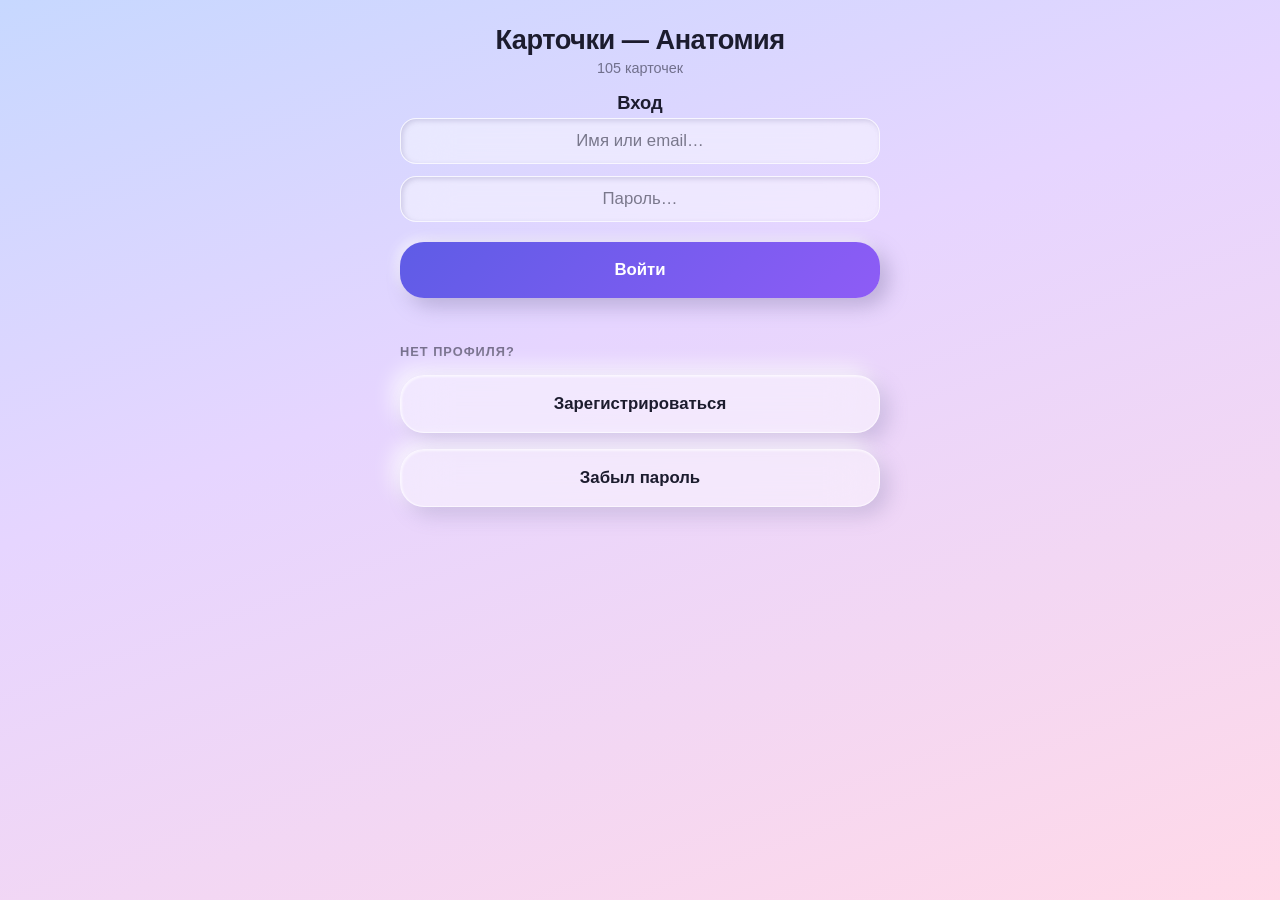
==== index.html @ d1828eec "Show latest knowledge ratings and cards in progress by topic" ====
<!DOCTYPE html>
<html lang="ru">
<head>
<meta charset="UTF-8">
<meta name="viewport" content="width=device-width, initial-scale=1.0, maximum-scale=1.0, user-scalable=no">
<title>Карточки — Анатомия</title>
<style>
  :root {
    --text: #1c1c2e;
    --muted: rgba(28,28,46,.55);
    --accent: #5e5ce6;
    --accent2: #8e5cf6;
    --right: #34c759;
    --wrong: #ff3b30;
    --maybe: #ff9f0a;
    --glass: rgba(255,255,255,.45);
    --glass-border: rgba(255,255,255,.6);
    --shadow-outer: 8px 8px 20px rgba(120,110,160,.28), -8px -8px 20px rgba(255,255,255,.75);
    --shadow-inner: inset 2px 2px 5px rgba(120,110,160,.25);
  }
  * { box-sizing: border-box; margin: 0; padding: 0; -webkit-tap-highlight-color: transparent; }
  body {
    font-family: -apple-system, BlinkMacSystemFont, "SF Pro Display", "Segoe UI", Roboto, sans-serif;
    background: linear-gradient(160deg,#c7d8ff 0%,#e6d5ff 40%,#ffd9e8 100%);
    background-attachment: fixed;
    color: var(--text);
    min-height: 100vh;
    display: flex;
    flex-direction: column;
    align-items: center;
    padding: 16px;
  }
  h1 { font-size: 1.7rem; font-weight: 800; letter-spacing: -.5px; margin: 8px 0 4px; }
  .sub { color: var(--muted); font-size: 0.9rem; margin-bottom: 16px; }

  .screen { width: 100%; max-width: 480px; display: none; flex-direction: column; align-items: center; }
  .screen.active { display: flex; }

  .glass {
    background: var(--glass);
    backdrop-filter: blur(24px); -webkit-backdrop-filter: blur(24px);
    border: 1px solid var(--glass-border);
    box-shadow: var(--shadow-outer), inset 1px 1px 2px rgba(255,255,255,.6);
  }

  .menu-btn {
    width: 100%; padding: 18px; margin: 8px 0; border: none; border-radius: 24px;
    font-size: 1.05rem; font-weight: 700; cursor: pointer;
    background: var(--glass);
    backdrop-filter: blur(24px); -webkit-backdrop-filter: blur(24px);
    border: 1px solid var(--glass-border);
    box-shadow: var(--shadow-outer), inset 1px 1px 2px rgba(255,255,255,.6);
    color: var(--text);
  }
  .menu-btn.primary {
    background: linear-gradient(135deg, var(--accent), var(--accent2));
    color: #fff; border: none;
    box-shadow: 8px 8px 20px rgba(120,110,160,.4), -4px -4px 12px rgba(255,255,255,.6);
  }

  .section-title { width: 100%; font-size: 0.8rem; color: var(--muted); text-transform: uppercase; letter-spacing: 1px; font-weight: 700; margin: 18px 0 8px; }

  .round-title { font-size: 1.15rem; font-weight: 800; margin-bottom: 4px; }
  .round-btn {
    width: 100%; padding: 14px 16px; margin: 5px 0; border: none; border-radius: 18px;
    font-size: 0.95rem; font-weight: 600; cursor: pointer;
    background: var(--glass);
    backdrop-filter: blur(24px); -webkit-backdrop-filter: blur(24px);
    border: 1px solid var(--glass-border);
    box-shadow: var(--shadow-outer), inset 1px 1px 2px rgba(255,255,255,.6);
    color: var(--text); display: flex; justify-content: space-between; align-items: center;
  }
  .round-btn .cnt { font-size: 0.8rem; color: var(--muted); }
  .round-btn.all {
    background: linear-gradient(135deg, var(--accent), var(--accent2));
    color: #fff; border: none;
    box-shadow: 8px 8px 20px rgba(120,110,160,.4), -4px -4px 12px rgba(255,255,255,.6);
  }
  .round-btn.all .cnt { color: rgba(255,255,255,.85); }

  /* Topic cards with progress bar */
  .topic-card {
    width: 100%; border-radius: 20px; padding: 14px 16px; margin: 6px 0; cursor: pointer;
    background: var(--glass);
    backdrop-filter: blur(24px); -webkit-backdrop-filter: blur(24px);
    border: 1px solid var(--glass-border);
    box-shadow: var(--shadow-outer), inset 1px 1px 2px rgba(255,255,255,.6);
  }
  .topic-top { gap: 12px; display: flex; justify-content: space-between; align-items: center; font-weight: 700; font-size: 0.95rem; }
  .topic-top .cnt { flex-shrink: 0; font-size: 0.8rem; color: var(--muted); font-weight: 500; }
  .topic-bar { width: 100%; height: 10px; border-radius: 5px; overflow: hidden; display: flex; background: rgba(255,255,255,.5); margin: 8px 0 6px; box-shadow: var(--shadow-inner); }
  .topic-bar .seg { height: 100%; }
  .topic-bar .seg.know { background: var(--right); }
  .topic-bar .seg.unsure { background: var(--maybe); }
  .topic-bar .seg.dontknow { background: var(--wrong); }
  .topic-stats { display: flex; flex-wrap: wrap; gap: 6px 12px; font-size: 0.75rem; font-weight: 600; }
  .topic-stats .s-know { color: #1d8a3a; }
  .topic-stats .s-unsure { color: #b26a00; }
  .topic-stats .s-dontknow { color: #c62828; }
  .topic-work { color: var(--muted); font-size: 0.8rem; margin-top: 8px; }
  .progress-note { color: var(--muted); font-size: 0.75rem; line-height: 1.5; margin-top: 10px; }
  #overall-card { cursor: default; }
  #topic-list { width: 100%; }

  /* Study */
  .progress { width: 100%; text-align: center; color: var(--muted); font-size: 0.9rem; margin-bottom: 12px; }
  .card-id-badge { position: absolute; top: 14px; right: 14px; font-size: 0.7rem; color: var(--muted); background: rgba(255,255,255,.6); padding: 2px 8px; border-radius: 10px; }
  .card-wrap { width: 100%; perspective: 1200px; margin-bottom: 20px; }
  .card {
    position: relative; width: 100%; min-height: 280px; cursor: pointer;
    transform-style: preserve-3d; transition: transform 0.5s;
  }
  .card.flipped { transform: rotateY(180deg); }
  .card.fly {
    transition: transform 0.45s cubic-bezier(.55,0,.7,.3), opacity 0.45s ease-in;
    opacity: 0;
  }
  .face {
    position: absolute; inset: 0; backface-visibility: hidden; -webkit-backface-visibility: hidden;
    border-radius: 24px;
    background: var(--glass);
    backdrop-filter: blur(24px); -webkit-backdrop-filter: blur(24px);
    border: 1px solid var(--glass-border);
    box-shadow: var(--shadow-outer), inset 1px 1px 2px rgba(255,255,255,.6);
    display: flex; flex-direction: column; align-items: center; justify-content: center;
    padding: 24px; text-align: center;
  }
  .face.back { transform: rotateY(180deg); background: rgba(255,255,255,.55); }
  .face .label { position: absolute; top: 14px; left: 14px; font-size: 0.75rem; color: var(--muted); text-transform: uppercase; letter-spacing: 1px; font-weight: 700; }
  .face .text { font-size: 1.15rem; line-height: 1.5; word-break: break-word; font-weight: 500; }
  .hint { color: var(--muted); font-size: 0.8rem; margin-top: 8px; }
  .source { position: absolute; bottom: 14px; left: 14px; right: 14px; font-size: 0.72rem; color: var(--muted); text-align: center; }

  .actions { width: 100%; display: flex; gap: 10px; }
  .actions button {
    flex: 1; padding: 14px 6px; border: none; border-radius: 16px; font-size: 0.9rem;
    font-weight: 700; color: #fff; cursor: pointer;
    box-shadow: 4px 4px 12px rgba(120,110,160,.3), -2px -2px 8px rgba(255,255,255,.5);
  }
  .btn-wrong { background: var(--wrong); }
  .btn-maybe { background: var(--maybe); }
  .btn-right { background: var(--right); }

  /* Live counters */
  .counters { width: 100%; display: flex; gap: 10px; margin-top: 14px; }
  .counter {
    flex: 1; border-radius: 16px; padding: 10px 6px; text-align: center;
    background: var(--glass);
    backdrop-filter: blur(24px); -webkit-backdrop-filter: blur(24px);
    border: 1px solid var(--glass-border);
    box-shadow: var(--shadow-outer), inset 1px 1px 2px rgba(255,255,255,.6);
  }
  .counter .c-label { font-size: 0.75rem; color: var(--muted); margin-bottom: 2px; }
  .counter .c-num { font-size: 1.3rem; font-weight: 800; }
  .counter .c-num.bump { animation: bump 0.4s ease; }
  @keyframes bump {
    0% { transform: scale(1); }
    40% { transform: scale(1.5); }
    100% { transform: scale(1); }
  }
  .counter.know .c-num { color: #1d8a3a; }
  .counter.dontknow .c-num { color: #c62828; }
  .counter.unsure .c-num { color: #b26a00; }

  /* Results */
  .result-stats {
    width: 100%; border-radius: 20px; padding: 20px; margin-bottom: 16px;
    background: var(--glass);
    backdrop-filter: blur(24px); -webkit-backdrop-filter: blur(24px);
    border: 1px solid var(--glass-border);
    box-shadow: var(--shadow-outer), inset 1px 1px 2px rgba(255,255,255,.6);
  }
  .result-stats .row { display: flex; justify-content: space-between; padding: 6px 0; font-size: 0.95rem; }
  .result-stats .row b { font-weight: 800; }

  /* Manage */
  .toolbar { width: 100%; display: flex; gap: 8px; margin-bottom: 12px; }
  .toolbar button {
    flex: 1; padding: 12px; border: none; border-radius: 16px;
    background: var(--glass);
    backdrop-filter: blur(24px); -webkit-backdrop-filter: blur(24px);
    border: 1px solid var(--glass-border);
    box-shadow: var(--shadow-outer), inset 1px 1px 2px rgba(255,255,255,.6);
    font-weight: 600; cursor: pointer; color: var(--text);
  }
  .search-box {
    width: 100%; padding: 12px 16px; border: 1px solid var(--glass-border); border-radius: 16px;
    font-size: 0.95rem; margin-bottom: 12px; color: var(--text);
    background: var(--glass);
    backdrop-filter: blur(24px); -webkit-backdrop-filter: blur(24px);
    box-shadow: var(--shadow-inner);
  }
  .search-box::placeholder { color: var(--muted); }
  .topic-group { width: 100%; margin-bottom: 16px; }
  .topic-header { display: flex; justify-content: space-between; align-items: center; padding: 10px 4px; font-weight: 800; font-size: 0.95rem; margin-bottom: 8px; }
  .topic-header .t-count { color: var(--muted); font-weight: 500; font-size: 0.8rem; }
  .topic-header .t-add {
    background: linear-gradient(135deg, var(--accent), var(--accent2)); color: #fff; border: none;
    border-radius: 12px; padding: 6px 14px; font-size: 0.8rem; font-weight: 700; cursor: pointer;
    box-shadow: 4px 4px 12px rgba(120,110,160,.3);
  }
  .card-item {
    width: 100%; border-radius: 16px; padding: 12px 14px; margin-bottom: 8px;
    background: var(--glass);
    backdrop-filter: blur(24px); -webkit-backdrop-filter: blur(24px);
    border: 1px solid var(--glass-border);
    box-shadow: var(--shadow-outer), inset 1px 1px 2px rgba(255,255,255,.6);
  }
  .card-item .q { font-weight: 700; margin-bottom: 6px; }
  .card-item .q .cid { color: var(--muted); font-weight: 500; font-size: 0.8rem; margin-right: 6px; }
  .card-item .a { color: var(--muted); font-size: 0.9rem; margin-bottom: 10px; }
  .card-item .ops { display: flex; gap: 8px; }
  .card-item .ops button { flex: 1; padding: 8px; border: none; border-radius: 10px; font-size: 0.85rem; font-weight: 600; cursor: pointer; }
  .btn-edit { background: rgba(94,92,230,.15); color: #3730a3; }
  .btn-del { background: rgba(255,59,48,.15); color: #b91c1c; }

  /* Modal */
  .modal { position: fixed; inset: 0; background: rgba(0,0,0,0.4); backdrop-filter: blur(4px); display: none; align-items: center; justify-content: center; padding: 20px; z-index: 100; }
  .modal.open { display: flex; }
  .modal-box {
    background: rgba(255,255,255,.85);
    backdrop-filter: blur(30px); -webkit-backdrop-filter: blur(30px);
    border: 1px solid var(--glass-border);
    border-radius: 24px; padding: 20px; width: 100%; max-width: 440px;
    box-shadow: var(--shadow-outer);
  }
  .modal-box h3 { margin-bottom: 14px; font-weight: 800; }
  .modal-box label { display: block; font-size: 0.85rem; color: var(--muted); margin: 10px 0 4px; font-weight: 600; }
  .modal-box textarea, .modal-box input, .modal-box select {
    width: 100%; padding: 10px; border: 1px solid var(--glass-border); border-radius: 12px;
    font-size: 0.95rem; font-family: inherit; resize: vertical; color: var(--text);
    background: rgba(255,255,255,.6); box-shadow: var(--shadow-inner);
  }
  .modal-box .m-ops { display: flex; gap: 8px; margin-top: 16px; }
  .modal-box .m-ops button { flex: 1; padding: 12px; border: none; border-radius: 14px; font-weight: 700; cursor: pointer; }
  .btn-save { background: linear-gradient(135deg, var(--accent), var(--accent2)); color: #fff; }
  .btn-cancel { background: rgba(28,28,46,.08); color: #374151; }

  .back-link { margin-top: 16px; color: var(--accent); text-decoration: none; font-size: 0.9rem; font-weight: 600; }

  /* Spinner */
  .spinner {
    display: inline-block; width: 18px; height: 18px; border: 3px solid rgba(255,255,255,.4);
    border-top-color: #fff; border-radius: 50%; animation: spin 0.7s linear infinite;
    vertical-align: middle; margin-right: 8px;
  }
  @keyframes spin { to { transform: rotate(360deg); } }
  .menu-btn.loading { opacity: 0.7; pointer-events: none; }
</style>
</head>
<body>

<h1>Карточки — Анатомия</h1>
<div class="sub" id="subtitle">105 карточек</div>

<!-- LOGIN -->
<div class="screen active" id="screen-login">
  <div class="round-title">Вход</div>
  <input class="search-box" id="login-name" aria-label="Имя или email" autocomplete="username" placeholder="Имя или email…" style="text-align:center;font-size:1.05rem">
  <input class="search-box" id="login-pass" aria-label="Пароль" autocomplete="current-password" type="password" placeholder="Пароль…" style="text-align:center;font-size:1.05rem">
  <button class="menu-btn primary" onclick="login()">Войти</button>
  <div class="sub" style="text-align:center;margin-top:4px" id="login-hint"></div>
  <div class="section-title">Нет профиля?</div>
  <button class="menu-btn" onclick="showRegister()">Зарегистрироваться</button>
  <button class="menu-btn" onclick="showForgot()">Забыл пароль</button>
</div>

<!-- REGISTER -->
<div class="screen" id="screen-register">
  <div class="round-title">Регистрация</div>
  <input class="search-box" id="reg-name" placeholder="Имя…" style="text-align:center">
  <input class="search-box" id="reg-email" type="email" placeholder="Email…" style="text-align:center">
  <input class="search-box" id="reg-pass" type="password" placeholder="Пароль…" style="text-align:center">
  <button class="menu-btn primary" onclick="register()">Создать профиль</button>
  <div class="sub" style="text-align:center;margin-top:4px" id="reg-hint"></div>
  <button class="menu-btn" onclick="showLogin()">← Назад ко входу</button>
</div>

<!-- FORGOT -->
<div class="screen" id="screen-forgot">
  <div class="round-title">Восстановление пароля</div>
  <div class="sub" style="text-align:center">Введи email, на который зарегистрирован профиль. Мы пришлём код.</div>
  <input class="search-box" id="forgot-email" type="email" placeholder="Email…" style="text-align:center">
  <input class="search-box" id="forgot-name" placeholder="Имя профиля (если на email несколько профилей)" style="text-align:center">
  <button class="menu-btn primary" onclick="forgot()">Отправить код</button>
  <div class="sub" style="text-align:center;margin-top:4px" id="forgot-hint"></div>
  <div class="section-title">Ввести код</div>
  <input class="search-box" id="reset-code" inputmode="numeric" autocomplete="one-time-code" maxlength="6" placeholder="Код из письма…" style="text-align:center">
  <input class="search-box" id="reset-pass" autocomplete="new-password" type="password" placeholder="Новый пароль…" style="text-align:center">
  <button class="menu-btn" onclick="resetPassword()">Сменить пароль</button>
  <div class="sub" style="text-align:center;margin-top:4px" id="reset-hint"></div>
  <button class="menu-btn" onclick="showLogin()">← Назад ко входу</button>
</div>

<!-- HOME -->
<div class="screen" id="screen-home">
  <div class="sub" id="user-badge" style="text-align:center;font-weight:700"></div>
  <button class="menu-btn primary" onclick="showRoundSelect()">Начать изучение</button>
  <button class="menu-btn" onclick="showManage()">Управление карточками</button>
  <button class="menu-btn" onclick="logout()">Сменить профиль</button>
</div>

<!-- ROUND SELECT -->
<div class="screen" id="screen-round">
  <div class="round-title">Что изучаем?</div>
  <div class="section-title">Мой прогресс</div>
  <div class="topic-card" id="overall-card">
    <div class="topic-top"><span>Все карточки</span><span class="cnt" id="overall-total"></span></div>
    <div class="topic-work" id="overall-work"></div>
    <div class="topic-bar" id="overall-bar" aria-hidden="true"></div>
    <div class="topic-stats" id="overall-stats"></div>
    <div class="progress-note" id="overall-note"></div>
  </div>
  <button class="round-btn all" onclick="startStudy('due')">
    <span>Повторить созревшие</span><span class="cnt" id="cnt-due"></span>
  </button>
  <div class="section-title">Изучить тему</div>
  <div id="topic-list"></div>
  <a class="back-link" href="#" onclick="goHome(); return false;">← На главную</a>
</div>

<!-- STUDY -->
<div class="screen" id="screen-study">
  <div class="progress" id="progress"></div>
  <div class="card-wrap">
    <div class="card" id="card" onclick="flip()">
      <div class="face front">
        <span class="label">Вопрос</span>
        <span class="card-id-badge" id="id-badge-front"></span>
        <div class="text" id="q-text"></div>
        <div class="hint">Нажми, чтобы увидеть ответ</div>
      </div>
      <div class="face back">
        <span class="label">Ответ</span>
        <span class="card-id-badge" id="id-badge-back"></span>
        <div class="text" id="a-text"></div>
        <div class="source" id="source-text"></div>
      </div>
    </div>
  </div>
  <div class="actions">
    <button class="btn-wrong" onclick="answer('dontknow')">Не знаю</button>
    <button class="btn-maybe" onclick="answer('unsure')">Не уверена</button>
    <button class="btn-right" onclick="answer('know')">Знаю</button>
  </div>
  <div class="counters">
    <div class="counter dontknow"><div class="c-label">Не знаю</div><div class="c-num" id="n-dontknow">0</div></div>
    <div class="counter unsure"><div class="c-label">Не уверена</div><div class="c-num" id="n-unsure">0</div></div>
    <div class="counter know"><div class="c-label">Знаю</div><div class="c-num" id="n-know">0</div></div>
  </div>
  <a class="back-link" href="#" onclick="goHome(); return false;">← На главную</a>
</div>

<!-- RESULTS -->
<div class="screen" id="screen-results">
  <div class="result-stats" id="result-stats"></div>
  <button class="menu-btn primary" onclick="showRoundSelect()">Новый раунд</button>
  <button class="menu-btn" onclick="goHome()">На главную</button>
</div>

<!-- MANAGE -->
<div class="screen" id="screen-manage">
  <div class="toolbar">
    <button onclick="goHome()">← Назад</button>
  </div>
  <input class="search-box" id="search" placeholder="Поиск по номеру или тексту…" oninput="renderList()">
  <div id="card-list" style="width:100%"></div>
</div>

<!-- MODAL -->
<div class="modal" id="modal">
  <div class="modal-box">
    <h3 id="modal-title">Карточка</h3>
    <label>Тема</label>
    <select id="m-topic"></select>
    <label>Источник (лекция/презентация)</label>
    <input id="m-source" placeholder="Например: Анатомия. Занятие 3.pptx">
    <label>Вопрос</label>
    <textarea id="m-q" rows="3"></textarea>
    <label>Ответ</label>
    <textarea id="m-a" rows="3"></textarea>
    <div class="m-ops">
      <button class="btn-cancel" onclick="closeModal()">Отмена</button>
      <button class="btn-save" onclick="saveModal()">Сохранить</button>
    </div>
  </div>
</div>

<script>
let cards = [];
let topics = [];
let deck = [];
let pos = 0;
let srs = { new: [], due: [], stats: {know:0, dontknow:0, unsure:0} };
let roundCounts = { know: 0, dontknow: 0, unsure: 0 };
let pendingSrsSaves = [];
let editId = null;
let username = localStorage.getItem('fc_user') || '';

function qs() { return '?user=' + encodeURIComponent(username); }

async function api(path, opts) {
  const r = await fetch('/api/cards' + path + qs(), opts);
  return r.json();
}

async function apiSrs(path, opts) {
  const r = await fetch('/api/srs' + path + qs(), opts);
  const data = await r.json();
  if (!r.ok) throw new Error(data.error || 'Не удалось загрузить прогресс');
  return data;
}

async function loadCards() {
  cards = await api('');
  document.getElementById('subtitle').textContent = cards.length + ' карточек';
}

async function loadTopics() {
  topics = await fetch('/api/topics' + qs()).then(r => r.json());
}

async function loadSrs() {
  srs = await apiSrs('');
}

function login() {
  const name = document.getElementById('login-name').value.trim();
  const pass = document.getElementById('login-pass').value;
  if (!name || !pass) { document.getElementById('login-hint').textContent = 'Введи имя или email и пароль'; return; }
  const btn = document.querySelector('#screen-login .menu-btn.primary');
  btn.classList.add('loading');
  btn.innerHTML = '<span class="spinner"></span>Входим…';
  document.getElementById('login-hint').textContent = '';
  fetch('/api/login', {
    method: 'POST',
    headers: {'Content-Type': 'application/json'},
    body: JSON.stringify({name, password: pass}),
  }).then(r => r.json()).then(d => {
    if (d.ok) {
      username = d.name;
      localStorage.setItem('fc_user', username);
      return enterApp();
    } else {
      btn.classList.remove('loading');
      btn.innerHTML = 'Войти';
      document.getElementById('login-hint').textContent = d.error || 'Ошибка входа';
    }
  }).catch(() => {
    showLogin();
    document.getElementById('login-hint').textContent = 'Не удалось войти. Проверь подключение и попробуй ещё раз.';
  }).finally(() => {
    btn.classList.remove('loading');
    btn.innerHTML = 'Войти';
  });
}

function showLogin() {
  document.querySelectorAll('.screen').forEach(s => s.classList.remove('active'));
  document.getElementById('screen-login').classList.add('active');
}

function showRegister() {
  document.querySelectorAll('.screen').forEach(s => s.classList.remove('active'));
  document.getElementById('screen-register').classList.add('active');
}

function showForgot() {
  const entered = document.getElementById('login-name').value.trim();
  if (entered.includes('@')) document.getElementById('forgot-email').value = entered;
  document.querySelectorAll('.screen').forEach(s => s.classList.remove('active'));
  document.getElementById('screen-forgot').classList.add('active');
}

function register() {
  const name = document.getElementById('reg-name').value.trim();
  const email = document.getElementById('reg-email').value.trim();
  const pass = document.getElementById('reg-pass').value;
  if (!name || !email || !pass) { document.getElementById('reg-hint').textContent = 'Заполни все поля'; return; }
  fetch('/api/register', {
    method: 'POST',
    headers: {'Content-Type': 'application/json'},
    body: JSON.stringify({name, email, password: pass}),
  }).then(r => r.json()).then(d => {
    if (d.ok) {
      document.getElementById('reg-hint').textContent = 'Профиль создан! Теперь войди.';
      setTimeout(showLogin, 1200);
    } else {
      document.getElementById('reg-hint').textContent = d.error || 'Ошибка регистрации';
    }
  });
}

function forgot() {
  const email = document.getElementById('forgot-email').value.trim();
  const name = document.getElementById('forgot-name').value.trim();
  if (!email) { document.getElementById('forgot-hint').textContent = 'Введи email'; return; }
  const btn = document.querySelector('#screen-forgot .menu-btn.primary');
  btn.disabled = true;
  document.getElementById('forgot-hint').textContent = 'Отправляю код…';
  fetch('/api/forgot', {
    method: 'POST',
    headers: {'Content-Type': 'application/json'},
    body: JSON.stringify({email, name}),
  }).then(r => r.json()).then(d => {
    document.getElementById('forgot-hint').textContent = d.error || 'Если профиль найден — код отправлен. Проверь почту и папку Спам. Код действует 15 минут.';
  }).catch(() => {
    document.getElementById('forgot-hint').textContent = 'Не удалось связаться с сервером. Попробуй ещё раз.';
  }).finally(() => { btn.disabled = false; });
}

function resetPassword() {
  const email = document.getElementById('forgot-email').value.trim();
  const code = document.getElementById('reset-code').value.trim();
  const pass = document.getElementById('reset-pass').value;
  if (!email || !code || !pass) { document.getElementById('reset-hint').textContent = 'Заполни все поля'; return; }
  fetch('/api/reset', {
    method: 'POST',
    headers: {'Content-Type': 'application/json'},
    body: JSON.stringify({email, code, password: pass}),
  }).then(r => r.json()).then(d => {
    if (d.ok) {
      document.getElementById('reset-hint').textContent = 'Пароль изменён! Теперь войди.';
      setTimeout(showLogin, 1200);
    } else {
      document.getElementById('reset-hint').textContent = d.error || 'Ошибка';
    }
  }).catch(() => {
    document.getElementById('reset-hint').textContent = 'Не удалось связаться с сервером. Попробуй ещё раз.';
  });
}

async function logout() {
  await fetch('/api/logout', {method: 'POST'});
  username = '';
  localStorage.removeItem('fc_user');
  document.querySelectorAll('.screen').forEach(s => s.classList.remove('active'));
  document.getElementById('screen-login').classList.add('active');
}

async function enterApp() {
  document.getElementById('user-badge').textContent = 'Профиль: ' + username;
  await Promise.all([loadCards(), loadTopics(), loadSrs()]);
  goHome();
}

function goHome() {
  document.querySelectorAll('.screen').forEach(s => s.classList.remove('active'));
  document.getElementById('screen-home').classList.add('active');
}

function studiedCount(stats) {
  return stats.know + stats.dontknow + stats.unsure;
}

function progressStats(stats) {
  return '<span class="s-know">Знаю: ' + stats.know + '</span>' +
    '<span class="s-dontknow">Не знаю: ' + stats.dontknow + '</span>' +
    '<span class="s-unsure">Не уверена: ' + stats.unsure + '</span>';
}

function progressBar(stats, total) {
  if (!total) return '';
  return ['know', 'dontknow', 'unsure'].map(kind =>
    '<div class="seg ' + kind + '" style="width:' + (stats[kind] / total * 100) + '%"></div>'
  ).join('');
}

async function showRoundSelect() {
  try {
    await Promise.all(pendingSrsSaves);
    pendingSrsSaves = [];
    await loadSrs();
  } catch (error) {
    alert(error.message || 'Не удалось загрузить прогресс. Попробуй ещё раз.');
    return;
  }
  document.querySelectorAll('.screen').forEach(s => s.classList.remove('active'));
  document.getElementById('screen-round').classList.add('active');
  document.getElementById('cnt-due').textContent = srs.due.length;
  const total = cards.length;
  const studied = studiedCount(srs.stats);
  document.getElementById('overall-total').textContent = total + ' карт.';
  document.getElementById('overall-work').textContent = 'Карточек в работе: ' + studied + ' из ' + total;
  document.getElementById('overall-stats').innerHTML = progressStats(srs.stats);
  document.getElementById('overall-bar').innerHTML = progressBar(srs.stats, total);
  document.getElementById('overall-note').textContent =
    'Ещё не начато: ' + (total - studied) + '. Оценки — по последнему ответу на каждую карточку.';
  const el = document.getElementById('topic-list');
  el.innerHTML = '';
  topics.forEach(t => {
    const stats = srs.topics[t.name] || {know: 0, dontknow: 0, unsure: 0};
    const div = document.createElement('div');
    div.className = 'topic-card';
    div.onclick = () => startStudy('topic:' + t.name);
    div.innerHTML =
      '<div class="topic-top"><span>' + esc(t.name) + '</span><span class="cnt">' + t.count + ' карт.</span></div>' +
      '<div class="topic-work">В работе: ' + studiedCount(stats) + ' из ' + t.count + '</div>' +
      '<div class="topic-bar" aria-hidden="true">' + progressBar(stats, t.count) + '</div>' +
      '<div class="topic-stats">' + progressStats(stats) + '</div>';
    el.appendChild(div);
  });
}

function startStudy(source) {
  if (source === 'due') {
    deck = cards.filter(c => srs.due.includes(c.id));
  } else if (source.startsWith('topic:')) {
    const topic = source.slice(6);
    deck = cards.filter(c => c.topic === topic);
  } else {
    deck = [...cards];
  }
  if (deck.length === 0) {
    alert('Здесь нет карточек.');
    return;
  }
  deck.sort(() => Math.random() - 0.5);
  pos = 0;
  roundCounts = { know: 0, dontknow: 0, unsure: 0 };
  updateCounters();
  document.querySelectorAll('.screen').forEach(s => s.classList.remove('active'));
  document.getElementById('screen-study').classList.add('active');
  showCard();
}

function showCard() {
  if (pos >= deck.length) {
    showResults();
    return;
  }
  const c = deck[pos];
  document.getElementById('q-text').textContent = c.q;
  document.getElementById('a-text').textContent = c.a;
  const idTxt = '#' + c.id;
  document.getElementById('id-badge-front').textContent = idTxt;
  document.getElementById('id-badge-back').textContent = idTxt;
  document.getElementById('source-text').textContent = c.source ? 'Источник: ' + c.source : '';
  document.getElementById('progress').textContent = (pos + 1) + ' / ' + deck.length;
  document.getElementById('card').classList.remove('flipped');
}

function flip() {
  document.getElementById('card').classList.toggle('flipped');
}

function answer(kind) {
  const c = deck[pos];
  roundCounts[kind]++;
  const card = document.getElementById('card');
  const target = document.getElementById('n-' + kind);
  const cr = card.getBoundingClientRect();
  const tr = target.getBoundingClientRect();
  const dx = (tr.left + tr.width / 2) - (cr.left + cr.width / 2);
  const dy = (tr.top + tr.height / 2) - (cr.top + cr.height / 2);
  const isFlipped = card.classList.contains('flipped');
  const flipPart = isFlipped ? ' rotateY(180deg)' : '';
  card.style.transform = 'translate(' + dx + 'px,' + dy + 'px) scale(0.15) rotate(12deg)' + flipPart;
  card.classList.add('fly');
  const numEl = target;
  numEl.classList.remove('bump');
  void numEl.offsetWidth;
  numEl.classList.add('bump');
  updateCounters();
  // Wait for saved answers before refreshing the progress overview.
  pendingSrsSaves.push(apiSrs('/answer', {
    method: 'POST',
    headers: {'Content-Type': 'application/json'},
    body: JSON.stringify({id: c.id, rating: kind}),
  }).catch(error => alert('Ответ не сохранился: ' + error.message)));
  pos++;
  setTimeout(() => {
    card.classList.remove('fly');
    card.style.transform = '';
    showCard();
  }, 450);
}

function updateCounters() {
  document.getElementById('n-dontknow').textContent = roundCounts.dontknow;
  document.getElementById('n-unsure').textContent = roundCounts.unsure;
  document.getElementById('n-know').textContent = roundCounts.know;
}

function showResults() {
  document.querySelectorAll('.screen').forEach(s => s.classList.remove('active'));
  document.getElementById('screen-results').classList.add('active');
  const total = deck.length;
  document.getElementById('result-stats').innerHTML =
    '<div class="row"><span>Всего карточек</span><b>' + total + '</b></div>' +
    '<div class="row"><span style="color:var(--right)">Знаю</span><b>' + roundCounts.know + '</b></div>' +
    '<div class="row"><span style="color:var(--maybe)">Не уверена</span><b>' + roundCounts.unsure + '</b></div>' +
    '<div class="row"><span style="color:var(--wrong)">Не знаю</span><b>' + roundCounts.dontknow + '</b></div>';
}

async function showManage() {
  document.querySelectorAll('.screen').forEach(s => s.classList.remove('active'));
  document.getElementById('screen-manage').classList.add('active');
  await loadCards();
  await loadTopics();
  renderList();
}

function renderList() {
  const el = document.getElementById('card-list');
  const q = (document.getElementById('search').value || '').trim().toLowerCase();
  el.innerHTML = '';
  const byTopic = {};
  cards.forEach(c => {
    const t = c.topic || 'Без темы';
    (byTopic[t] = byTopic[t] || []).push(c);
  });
  Object.keys(byTopic).forEach(t => {
    let list = byTopic[t];
    if (q) {
      list = list.filter(c =>
        String(c.id).includes(q) ||
        c.q.toLowerCase().includes(q) ||
        c.a.toLowerCase().includes(q)
      );
    }
    if (list.length === 0) return;
    const group = document.createElement('div');
    group.className = 'topic-group';
    const header = document.createElement('div');
    header.className = 'topic-header';
    header.innerHTML = '<span>' + esc(t) + ' <span class="t-count">(' + list.length + ')</span></span>' +
      '<button class="t-add" onclick="openAdd(\'' + esc(t).replace(/'/g, "\\'") + '\')">+ Добавить</button>';
    group.appendChild(header);
    list.forEach(c => {
      const div = document.createElement('div');
      div.className = 'card-item';
      div.innerHTML =
        '<div class="q"><span class="cid">#' + c.id + '</span>' + esc(c.q) + '</div>' +
        '<div class="a">' + esc(c.a) + '</div>' +
        '<div class="ops">' +
          '<button class="btn-edit" onclick="openEdit(' + c.id + ')">Изменить</button>' +
          '<button class="btn-del" onclick="delCard(' + c.id + ')">Удалить</button>' +
        '</div>';
      group.appendChild(div);
    });
    el.appendChild(group);
  });
}

function esc(s) {
  return String(s).replace(/&/g,'&amp;').replace(/</g,'&lt;').replace(/>/g,'&gt;');
}

function fillTopicSelect(selected) {
  const sel = document.getElementById('m-topic');
  sel.innerHTML = '';
  topics.forEach(t => {
    const o = document.createElement('option');
    o.value = t.name;
    o.textContent = t.name;
    if (t.name === selected) o.selected = true;
    sel.appendChild(o);
  });
}

function openAdd(topic) {
  editId = null;
  document.getElementById('modal-title').textContent = 'Новая карточка';
  document.getElementById('m-q').value = '';
  document.getElementById('m-a').value = '';
  document.getElementById('m-source').value = '';
  fillTopicSelect(topic || (topics[0] && topics[0].name) || 'Без темы');
  document.getElementById('modal').classList.add('open');
}

function openEdit(id) {
  editId = id;
  const c = cards.find(x => x.id === id);
  document.getElementById('modal-title').textContent = 'Изменить карточку #' + id;
  document.getElementById('m-q').value = c.q;
  document.getElementById('m-a').value = c.a;
  document.getElementById('m-source').value = c.source || '';
  fillTopicSelect(c.topic);
  document.getElementById('modal').classList.add('open');
}

function closeModal() {
  document.getElementById('modal').classList.remove('open');
}

async function saveModal() {
  const q = document.getElementById('m-q').value.trim();
  const a = document.getElementById('m-a').value.trim();
  const topic = document.getElementById('m-topic').value;
  const source = document.getElementById('m-source').value.trim();
  if (!q || !a) { alert('Заполните вопрос и ответ'); return; }
  if (editId === null) {
    await api('', {method: 'POST', headers: {'Content-Type': 'application/json'}, body: JSON.stringify({q, a, topic, source})});
  } else {
    await api('/' + editId, {method: 'PUT', headers: {'Content-Type': 'application/json'}, body: JSON.stringify({q, a, topic, source})});
  }
  closeModal();
  await loadCards();
  await loadTopics();
  renderList();
}

async function delCard(id) {
  if (!confirm('Удалить карточку #' + id + '?')) return;
  await api('/' + id, {method: 'DELETE'});
  await loadCards();
  await loadTopics();
  renderList();
}

(async function init() {
  try {
    const response = await fetch('/api/session');
    const current = await response.json();
    if (!response.ok) throw new Error(current.error);
    username = current.name;
    localStorage.setItem('fc_user', username);
    await enterApp();
  } catch (error) {
    username = '';
    localStorage.removeItem('fc_user');
    showLogin();
  }
})();
</script>
</body>
</html>
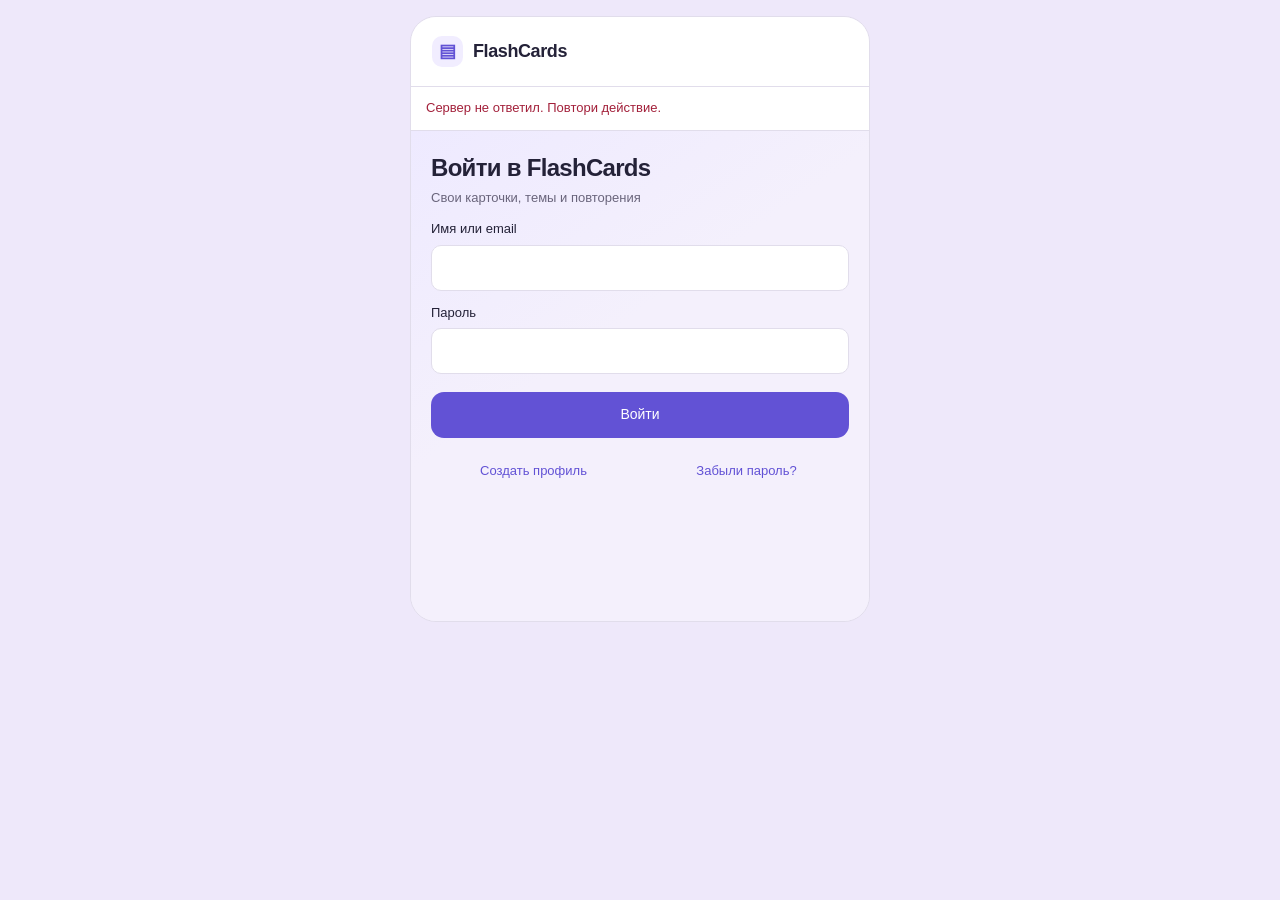
==== commit 0497d0e5: "Implement personal workspaces and staged Google Sheets integration" ====
--- a/index.html
+++ b/index.html
@@ -1,828 +1,21 @@
-<!DOCTYPE html>
+<!doctype html>
 <html lang="ru">
 <head>
-<meta charset="UTF-8">
-<meta name="viewport" content="width=device-width, initial-scale=1.0, maximum-scale=1.0, user-scalable=no">
-<title>Карточки — Анатомия</title>
-<style>
-  :root {
-    --text: #1c1c2e;
-    --muted: rgba(28,28,46,.55);
-    --accent: #5e5ce6;
-    --accent2: #8e5cf6;
-    --right: #34c759;
-    --wrong: #ff3b30;
-    --maybe: #ff9f0a;
-    --glass: rgba(255,255,255,.45);
-    --glass-border: rgba(255,255,255,.6);
-    --shadow-outer: 8px 8px 20px rgba(120,110,160,.28), -8px -8px 20px rgba(255,255,255,.75);
-    --shadow-inner: inset 2px 2px 5px rgba(120,110,160,.25);
-  }
-  * { box-sizing: border-box; margin: 0; padding: 0; -webkit-tap-highlight-color: transparent; }
-  body {
-    font-family: -apple-system, BlinkMacSystemFont, "SF Pro Display", "Segoe UI", Roboto, sans-serif;
-    background: linear-gradient(160deg,#c7d8ff 0%,#e6d5ff 40%,#ffd9e8 100%);
-    background-attachment: fixed;
-    color: var(--text);
-    min-height: 100vh;
-    display: flex;
-    flex-direction: column;
-    align-items: center;
-    padding: 16px;
-  }
-  h1 { font-size: 1.7rem; font-weight: 800; letter-spacing: -.5px; margin: 8px 0 4px; }
-  .sub { color: var(--muted); font-size: 0.9rem; margin-bottom: 16px; }
-
-  .screen { width: 100%; max-width: 480px; display: none; flex-direction: column; align-items: center; }
-  .screen.active { display: flex; }
-
-  .glass {
-    background: var(--glass);
-    backdrop-filter: blur(24px); -webkit-backdrop-filter: blur(24px);
-    border: 1px solid var(--glass-border);
-    box-shadow: var(--shadow-outer), inset 1px 1px 2px rgba(255,255,255,.6);
-  }
-
-  .menu-btn {
-    width: 100%; padding: 18px; margin: 8px 0; border: none; border-radius: 24px;
-    font-size: 1.05rem; font-weight: 700; cursor: pointer;
-    background: var(--glass);
-    backdrop-filter: blur(24px); -webkit-backdrop-filter: blur(24px);
-    border: 1px solid var(--glass-border);
-    box-shadow: var(--shadow-outer), inset 1px 1px 2px rgba(255,255,255,.6);
-    color: var(--text);
-  }
-  .menu-btn.primary {
-    background: linear-gradient(135deg, var(--accent), var(--accent2));
-    color: #fff; border: none;
-    box-shadow: 8px 8px 20px rgba(120,110,160,.4), -4px -4px 12px rgba(255,255,255,.6);
-  }
-
-  .section-title { width: 100%; font-size: 0.8rem; color: var(--muted); text-transform: uppercase; letter-spacing: 1px; font-weight: 700; margin: 18px 0 8px; }
-
-  .round-title { font-size: 1.15rem; font-weight: 800; margin-bottom: 4px; }
-  .round-btn {
-    width: 100%; padding: 14px 16px; margin: 5px 0; border: none; border-radius: 18px;
-    font-size: 0.95rem; font-weight: 600; cursor: pointer;
-    background: var(--glass);
-    backdrop-filter: blur(24px); -webkit-backdrop-filter: blur(24px);
-    border: 1px solid var(--glass-border);
-    box-shadow: var(--shadow-outer), inset 1px 1px 2px rgba(255,255,255,.6);
-    color: var(--text); display: flex; justify-content: space-between; align-items: center;
-  }
-  .round-btn .cnt { font-size: 0.8rem; color: var(--muted); }
-  .round-btn.all {
-    background: linear-gradient(135deg, var(--accent), var(--accent2));
-    color: #fff; border: none;
-    box-shadow: 8px 8px 20px rgba(120,110,160,.4), -4px -4px 12px rgba(255,255,255,.6);
-  }
-  .round-btn.all .cnt { color: rgba(255,255,255,.85); }
-
-  /* Topic cards with progress bar */
-  .topic-card {
-    width: 100%; border-radius: 20px; padding: 14px 16px; margin: 6px 0; cursor: pointer;
-    background: var(--glass);
-    backdrop-filter: blur(24px); -webkit-backdrop-filter: blur(24px);
-    border: 1px solid var(--glass-border);
-    box-shadow: var(--shadow-outer), inset 1px 1px 2px rgba(255,255,255,.6);
-  }
-  .topic-top { gap: 12px; display: flex; justify-content: space-between; align-items: center; font-weight: 700; font-size: 0.95rem; }
-  .topic-top .cnt { flex-shrink: 0; font-size: 0.8rem; color: var(--muted); font-weight: 500; }
-  .topic-bar { width: 100%; height: 10px; border-radius: 5px; overflow: hidden; display: flex; background: rgba(255,255,255,.5); margin: 8px 0 6px; box-shadow: var(--shadow-inner); }
-  .topic-bar .seg { height: 100%; }
-  .topic-bar .seg.know { background: var(--right); }
-  .topic-bar .seg.unsure { background: var(--maybe); }
-  .topic-bar .seg.dontknow { background: var(--wrong); }
-  .topic-stats { display: flex; flex-wrap: wrap; gap: 6px 12px; font-size: 0.75rem; font-weight: 600; }
-  .topic-stats .s-know { color: #1d8a3a; }
-  .topic-stats .s-unsure { color: #b26a00; }
-  .topic-stats .s-dontknow { color: #c62828; }
-  .topic-work { color: var(--muted); font-size: 0.8rem; margin-top: 8px; }
-  .progress-note { color: var(--muted); font-size: 0.75rem; line-height: 1.5; margin-top: 10px; }
-  #overall-card { cursor: default; }
-  #topic-list { width: 100%; }
-
-  /* Study */
-  .progress { width: 100%; text-align: center; color: var(--muted); font-size: 0.9rem; margin-bottom: 12px; }
-  .card-id-badge { position: absolute; top: 14px; right: 14px; font-size: 0.7rem; color: var(--muted); background: rgba(255,255,255,.6); padding: 2px 8px; border-radius: 10px; }
-  .card-wrap { width: 100%; perspective: 1200px; margin-bottom: 20px; }
-  .card {
-    position: relative; width: 100%; min-height: 280px; cursor: pointer;
-    transform-style: preserve-3d; transition: transform 0.5s;
-  }
-  .card.flipped { transform: rotateY(180deg); }
-  .card.fly {
-    transition: transform 0.45s cubic-bezier(.55,0,.7,.3), opacity 0.45s ease-in;
-    opacity: 0;
-  }
-  .face {
-    position: absolute; inset: 0; backface-visibility: hidden; -webkit-backface-visibility: hidden;
-    border-radius: 24px;
-    background: var(--glass);
-    backdrop-filter: blur(24px); -webkit-backdrop-filter: blur(24px);
-    border: 1px solid var(--glass-border);
-    box-shadow: var(--shadow-outer), inset 1px 1px 2px rgba(255,255,255,.6);
-    display: flex; flex-direction: column; align-items: center; justify-content: center;
-    padding: 24px; text-align: center;
-  }
-  .face.back { transform: rotateY(180deg); background: rgba(255,255,255,.55); }
-  .face .label { position: absolute; top: 14px; left: 14px; font-size: 0.75rem; color: var(--muted); text-transform: uppercase; letter-spacing: 1px; font-weight: 700; }
-  .face .text { font-size: 1.15rem; line-height: 1.5; word-break: break-word; font-weight: 500; }
-  .hint { color: var(--muted); font-size: 0.8rem; margin-top: 8px; }
-  .source { position: absolute; bottom: 14px; left: 14px; right: 14px; font-size: 0.72rem; color: var(--muted); text-align: center; }
-
-  .actions { width: 100%; display: flex; gap: 10px; }
-  .actions button {
-    flex: 1; padding: 14px 6px; border: none; border-radius: 16px; font-size: 0.9rem;
-    font-weight: 700; color: #fff; cursor: pointer;
-    box-shadow: 4px 4px 12px rgba(120,110,160,.3), -2px -2px 8px rgba(255,255,255,.5);
-  }
-  .btn-wrong { background: var(--wrong); }
-  .btn-maybe { background: var(--maybe); }
-  .btn-right { background: var(--right); }
-
-  /* Live counters */
-  .counters { width: 100%; display: flex; gap: 10px; margin-top: 14px; }
-  .counter {
-    flex: 1; border-radius: 16px; padding: 10px 6px; text-align: center;
-    background: var(--glass);
-    backdrop-filter: blur(24px); -webkit-backdrop-filter: blur(24px);
-    border: 1px solid var(--glass-border);
-    box-shadow: var(--shadow-outer), inset 1px 1px 2px rgba(255,255,255,.6);
-  }
-  .counter .c-label { font-size: 0.75rem; color: var(--muted); margin-bottom: 2px; }
-  .counter .c-num { font-size: 1.3rem; font-weight: 800; }
-  .counter .c-num.bump { animation: bump 0.4s ease; }
-  @keyframes bump {
-    0% { transform: scale(1); }
-    40% { transform: scale(1.5); }
-    100% { transform: scale(1); }
-  }
-  .counter.know .c-num { color: #1d8a3a; }
-  .counter.dontknow .c-num { color: #c62828; }
-  .counter.unsure .c-num { color: #b26a00; }
-
-  /* Results */
-  .result-stats {
-    width: 100%; border-radius: 20px; padding: 20px; margin-bottom: 16px;
-    background: var(--glass);
-    backdrop-filter: blur(24px); -webkit-backdrop-filter: blur(24px);
-    border: 1px solid var(--glass-border);
-    box-shadow: var(--shadow-outer), inset 1px 1px 2px rgba(255,255,255,.6);
-  }
-  .result-stats .row { display: flex; justify-content: space-between; padding: 6px 0; font-size: 0.95rem; }
-  .result-stats .row b { font-weight: 800; }
-
-  /* Manage */
-  .toolbar { width: 100%; display: flex; gap: 8px; margin-bottom: 12px; }
-  .toolbar button {
-    flex: 1; padding: 12px; border: none; border-radius: 16px;
-    background: var(--glass);
-    backdrop-filter: blur(24px); -webkit-backdrop-filter: blur(24px);
-    border: 1px solid var(--glass-border);
-    box-shadow: var(--shadow-outer), inset 1px 1px 2px rgba(255,255,255,.6);
-    font-weight: 600; cursor: pointer; color: var(--text);
-  }
-  .search-box {
-    width: 100%; padding: 12px 16px; border: 1px solid var(--glass-border); border-radius: 16px;
-    font-size: 0.95rem; margin-bottom: 12px; color: var(--text);
-    background: var(--glass);
-    backdrop-filter: blur(24px); -webkit-backdrop-filter: blur(24px);
-    box-shadow: var(--shadow-inner);
-  }
-  .search-box::placeholder { color: var(--muted); }
-  .topic-group { width: 100%; margin-bottom: 16px; }
-  .topic-header { display: flex; justify-content: space-between; align-items: center; padding: 10px 4px; font-weight: 800; font-size: 0.95rem; margin-bottom: 8px; }
-  .topic-header .t-count { color: var(--muted); font-weight: 500; font-size: 0.8rem; }
-  .topic-header .t-add {
-    background: linear-gradient(135deg, var(--accent), var(--accent2)); color: #fff; border: none;
-    border-radius: 12px; padding: 6px 14px; font-size: 0.8rem; font-weight: 700; cursor: pointer;
-    box-shadow: 4px 4px 12px rgba(120,110,160,.3);
-  }
-  .card-item {
-    width: 100%; border-radius: 16px; padding: 12px 14px; margin-bottom: 8px;
-    background: var(--glass);
-    backdrop-filter: blur(24px); -webkit-backdrop-filter: blur(24px);
-    border: 1px solid var(--glass-border);
-    box-shadow: var(--shadow-outer), inset 1px 1px 2px rgba(255,255,255,.6);
-  }
-  .card-item .q { font-weight: 700; margin-bottom: 6px; }
-  .card-item .q .cid { color: var(--muted); font-weight: 500; font-size: 0.8rem; margin-right: 6px; }
-  .card-item .a { color: var(--muted); font-size: 0.9rem; margin-bottom: 10px; }
-  .card-item .ops { display: flex; gap: 8px; }
-  .card-item .ops button { flex: 1; padding: 8px; border: none; border-radius: 10px; font-size: 0.85rem; font-weight: 600; cursor: pointer; }
-  .btn-edit { background: rgba(94,92,230,.15); color: #3730a3; }
-  .btn-del { background: rgba(255,59,48,.15); color: #b91c1c; }
-
-  /* Modal */
-  .modal { position: fixed; inset: 0; background: rgba(0,0,0,0.4); backdrop-filter: blur(4px); display: none; align-items: center; justify-content: center; padding: 20px; z-index: 100; }
-  .modal.open { display: flex; }
-  .modal-box {
-    background: rgba(255,255,255,.85);
-    backdrop-filter: blur(30px); -webkit-backdrop-filter: blur(30px);
-    border: 1px solid var(--glass-border);
-    border-radius: 24px; padding: 20px; width: 100%; max-width: 440px;
-    box-shadow: var(--shadow-outer);
-  }
-  .modal-box h3 { margin-bottom: 14px; font-weight: 800; }
-  .modal-box label { display: block; font-size: 0.85rem; color: var(--muted); margin: 10px 0 4px; font-weight: 600; }
-  .modal-box textarea, .modal-box input, .modal-box select {
-    width: 100%; padding: 10px; border: 1px solid var(--glass-border); border-radius: 12px;
-    font-size: 0.95rem; font-family: inherit; resize: vertical; color: var(--text);
-    background: rgba(255,255,255,.6); box-shadow: var(--shadow-inner);
-  }
-  .modal-box .m-ops { display: flex; gap: 8px; margin-top: 16px; }
-  .modal-box .m-ops button { flex: 1; padding: 12px; border: none; border-radius: 14px; font-weight: 700; cursor: pointer; }
-  .btn-save { background: linear-gradient(135deg, var(--accent), var(--accent2)); color: #fff; }
-  .btn-cancel { background: rgba(28,28,46,.08); color: #374151; }
-
-  .back-link { margin-top: 16px; color: var(--accent); text-decoration: none; font-size: 0.9rem; font-weight: 600; }
-
-  /* Spinner */
-  .spinner {
-    display: inline-block; width: 18px; height: 18px; border: 3px solid rgba(255,255,255,.4);
-    border-top-color: #fff; border-radius: 50%; animation: spin 0.7s linear infinite;
-    vertical-align: middle; margin-right: 8px;
-  }
-  @keyframes spin { to { transform: rotate(360deg); } }
-  .menu-btn.loading { opacity: 0.7; pointer-events: none; }
-</style>
+<meta charset="utf-8">
+<meta name="viewport" content="width=device-width, initial-scale=1">
+<title>FlashCards — мои карточки</title>
+<link rel="stylesheet" href="/assets/app.css">
+<script src="/assets/app.js" defer></script>
 </head>
 <body>
-
-<h1>Карточки — Анатомия</h1>
-<div class="sub" id="subtitle">105 карточек</div>
-
-<!-- LOGIN -->
-<div class="screen active" id="screen-login">
-  <div class="round-title">Вход</div>
-  <input class="search-box" id="login-name" aria-label="Имя или email" autocomplete="username" placeholder="Имя или email…" style="text-align:center;font-size:1.05rem">
-  <input class="search-box" id="login-pass" aria-label="Пароль" autocomplete="current-password" type="password" placeholder="Пароль…" style="text-align:center;font-size:1.05rem">
-  <button class="menu-btn primary" onclick="login()">Войти</button>
-  <div class="sub" style="text-align:center;margin-top:4px" id="login-hint"></div>
-  <div class="section-title">Нет профиля?</div>
-  <button class="menu-btn" onclick="showRegister()">Зарегистрироваться</button>
-  <button class="menu-btn" onclick="showForgot()">Забыл пароль</button>
-</div>
-
-<!-- REGISTER -->
-<div class="screen" id="screen-register">
-  <div class="round-title">Регистрация</div>
-  <input class="search-box" id="reg-name" placeholder="Имя…" style="text-align:center">
-  <input class="search-box" id="reg-email" type="email" placeholder="Email…" style="text-align:center">
-  <input class="search-box" id="reg-pass" type="password" placeholder="Пароль…" style="text-align:center">
-  <button class="menu-btn primary" onclick="register()">Создать профиль</button>
-  <div class="sub" style="text-align:center;margin-top:4px" id="reg-hint"></div>
-  <button class="menu-btn" onclick="showLogin()">← Назад ко входу</button>
-</div>
-
-<!-- FORGOT -->
-<div class="screen" id="screen-forgot">
-  <div class="round-title">Восстановление пароля</div>
-  <div class="sub" style="text-align:center">Введи email, на который зарегистрирован профиль. Мы пришлём код.</div>
-  <input class="search-box" id="forgot-email" type="email" placeholder="Email…" style="text-align:center">
-  <input class="search-box" id="forgot-name" placeholder="Имя профиля (если на email несколько профилей)" style="text-align:center">
-  <button class="menu-btn primary" onclick="forgot()">Отправить код</button>
-  <div class="sub" style="text-align:center;margin-top:4px" id="forgot-hint"></div>
-  <div class="section-title">Ввести код</div>
-  <input class="search-box" id="reset-code" inputmode="numeric" autocomplete="one-time-code" maxlength="6" placeholder="Код из письма…" style="text-align:center">
-  <input class="search-box" id="reset-pass" autocomplete="new-password" type="password" placeholder="Новый пароль…" style="text-align:center">
-  <button class="menu-btn" onclick="resetPassword()">Сменить пароль</button>
-  <div class="sub" style="text-align:center;margin-top:4px" id="reset-hint"></div>
-  <button class="menu-btn" onclick="showLogin()">← Назад ко входу</button>
-</div>
-
-<!-- HOME -->
-<div class="screen" id="screen-home">
-  <div class="sub" id="user-badge" style="text-align:center;font-weight:700"></div>
-  <button class="menu-btn primary" onclick="showRoundSelect()">Начать изучение</button>
-  <button class="menu-btn" onclick="showManage()">Управление карточками</button>
-  <button class="menu-btn" onclick="logout()">Сменить профиль</button>
-</div>
-
-<!-- ROUND SELECT -->
-<div class="screen" id="screen-round">
-  <div class="round-title">Что изучаем?</div>
-  <div class="section-title">Мой прогресс</div>
-  <div class="topic-card" id="overall-card">
-    <div class="topic-top"><span>Все карточки</span><span class="cnt" id="overall-total"></span></div>
-    <div class="topic-work" id="overall-work"></div>
-    <div class="topic-bar" id="overall-bar" aria-hidden="true"></div>
-    <div class="topic-stats" id="overall-stats"></div>
-    <div class="progress-note" id="overall-note"></div>
-  </div>
-  <button class="round-btn all" onclick="startStudy('due')">
-    <span>Повторить созревшие</span><span class="cnt" id="cnt-due"></span>
-  </button>
-  <div class="section-title">Изучить тему</div>
-  <div id="topic-list"></div>
-  <a class="back-link" href="#" onclick="goHome(); return false;">← На главную</a>
-</div>
-
-<!-- STUDY -->
-<div class="screen" id="screen-study">
-  <div class="progress" id="progress"></div>
-  <div class="card-wrap">
-    <div class="card" id="card" onclick="flip()">
-      <div class="face front">
-        <span class="label">Вопрос</span>
-        <span class="card-id-badge" id="id-badge-front"></span>
-        <div class="text" id="q-text"></div>
-        <div class="hint">Нажми, чтобы увидеть ответ</div>
-      </div>
-      <div class="face back">
-        <span class="label">Ответ</span>
-        <span class="card-id-badge" id="id-badge-back"></span>
-        <div class="text" id="a-text"></div>
-        <div class="source" id="source-text"></div>
-      </div>
-    </div>
-  </div>
-  <div class="actions">
-    <button class="btn-wrong" onclick="answer('dontknow')">Не знаю</button>
-    <button class="btn-maybe" onclick="answer('unsure')">Не уверена</button>
-    <button class="btn-right" onclick="answer('know')">Знаю</button>
-  </div>
-  <div class="counters">
-    <div class="counter dontknow"><div class="c-label">Не знаю</div><div class="c-num" id="n-dontknow">0</div></div>
-    <div class="counter unsure"><div class="c-label">Не уверена</div><div class="c-num" id="n-unsure">0</div></div>
-    <div class="counter know"><div class="c-label">Знаю</div><div class="c-num" id="n-know">0</div></div>
-  </div>
-  <a class="back-link" href="#" onclick="goHome(); return false;">← На главную</a>
-</div>
-
-<!-- RESULTS -->
-<div class="screen" id="screen-results">
-  <div class="result-stats" id="result-stats"></div>
-  <button class="menu-btn primary" onclick="showRoundSelect()">Новый раунд</button>
-  <button class="menu-btn" onclick="goHome()">На главную</button>
-</div>
-
-<!-- MANAGE -->
-<div class="screen" id="screen-manage">
-  <div class="toolbar">
-    <button onclick="goHome()">← Назад</button>
-  </div>
-  <input class="search-box" id="search" placeholder="Поиск по номеру или тексту…" oninput="renderList()">
-  <div id="card-list" style="width:100%"></div>
-</div>
-
-<!-- MODAL -->
-<div class="modal" id="modal">
-  <div class="modal-box">
-    <h3 id="modal-title">Карточка</h3>
-    <label>Тема</label>
-    <select id="m-topic"></select>
-    <label>Источник (лекция/презентация)</label>
-    <input id="m-source" placeholder="Например: Анатомия. Занятие 3.pptx">
-    <label>Вопрос</label>
-    <textarea id="m-q" rows="3"></textarea>
-    <label>Ответ</label>
-    <textarea id="m-a" rows="3"></textarea>
-    <div class="m-ops">
-      <button class="btn-cancel" onclick="closeModal()">Отмена</button>
-      <button class="btn-save" onclick="saveModal()">Сохранить</button>
-    </div>
-  </div>
-</div>
-
-<script>
-let cards = [];
-let topics = [];
-let deck = [];
-let pos = 0;
-let srs = { new: [], due: [], stats: {know:0, dontknow:0, unsure:0} };
-let roundCounts = { know: 0, dontknow: 0, unsure: 0 };
-let pendingSrsSaves = [];
-let editId = null;
-let username = localStorage.getItem('fc_user') || '';
-
-function qs() { return '?user=' + encodeURIComponent(username); }
-
-async function api(path, opts) {
-  const r = await fetch('/api/cards' + path + qs(), opts);
-  return r.json();
-}
-
-async function apiSrs(path, opts) {
-  const r = await fetch('/api/srs' + path + qs(), opts);
-  const data = await r.json();
-  if (!r.ok) throw new Error(data.error || 'Не удалось загрузить прогресс');
-  return data;
-}
-
-async function loadCards() {
-  cards = await api('');
-  document.getElementById('subtitle').textContent = cards.length + ' карточек';
-}
-
-async function loadTopics() {
-  topics = await fetch('/api/topics' + qs()).then(r => r.json());
-}
-
-async function loadSrs() {
-  srs = await apiSrs('');
-}
-
-function login() {
-  const name = document.getElementById('login-name').value.trim();
-  const pass = document.getElementById('login-pass').value;
-  if (!name || !pass) { document.getElementById('login-hint').textContent = 'Введи имя или email и пароль'; return; }
-  const btn = document.querySelector('#screen-login .menu-btn.primary');
-  btn.classList.add('loading');
-  btn.innerHTML = '<span class="spinner"></span>Входим…';
-  document.getElementById('login-hint').textContent = '';
-  fetch('/api/login', {
-    method: 'POST',
-    headers: {'Content-Type': 'application/json'},
-    body: JSON.stringify({name, password: pass}),
-  }).then(r => r.json()).then(d => {
-    if (d.ok) {
-      username = d.name;
-      localStorage.setItem('fc_user', username);
-      return enterApp();
-    } else {
-      btn.classList.remove('loading');
-      btn.innerHTML = 'Войти';
-      document.getElementById('login-hint').textContent = d.error || 'Ошибка входа';
-    }
-  }).catch(() => {
-    showLogin();
-    document.getElementById('login-hint').textContent = 'Не удалось войти. Проверь подключение и попробуй ещё раз.';
-  }).finally(() => {
-    btn.classList.remove('loading');
-    btn.innerHTML = 'Войти';
-  });
-}
-
-function showLogin() {
-  document.querySelectorAll('.screen').forEach(s => s.classList.remove('active'));
-  document.getElementById('screen-login').classList.add('active');
-}
-
-function showRegister() {
-  document.querySelectorAll('.screen').forEach(s => s.classList.remove('active'));
-  document.getElementById('screen-register').classList.add('active');
-}
-
-function showForgot() {
-  const entered = document.getElementById('login-name').value.trim();
-  if (entered.includes('@')) document.getElementById('forgot-email').value = entered;
-  document.querySelectorAll('.screen').forEach(s => s.classList.remove('active'));
-  document.getElementById('screen-forgot').classList.add('active');
-}
-
-function register() {
-  const name = document.getElementById('reg-name').value.trim();
-  const email = document.getElementById('reg-email').value.trim();
-  const pass = document.getElementById('reg-pass').value;
-  if (!name || !email || !pass) { document.getElementById('reg-hint').textContent = 'Заполни все поля'; return; }
-  fetch('/api/register', {
-    method: 'POST',
-    headers: {'Content-Type': 'application/json'},
-    body: JSON.stringify({name, email, password: pass}),
-  }).then(r => r.json()).then(d => {
-    if (d.ok) {
-      document.getElementById('reg-hint').textContent = 'Профиль создан! Теперь войди.';
-      setTimeout(showLogin, 1200);
-    } else {
-      document.getElementById('reg-hint').textContent = d.error || 'Ошибка регистрации';
-    }
-  });
-}
-
-function forgot() {
-  const email = document.getElementById('forgot-email').value.trim();
-  const name = document.getElementById('forgot-name').value.trim();
-  if (!email) { document.getElementById('forgot-hint').textContent = 'Введи email'; return; }
-  const btn = document.querySelector('#screen-forgot .menu-btn.primary');
-  btn.disabled = true;
-  document.getElementById('forgot-hint').textContent = 'Отправляю код…';
-  fetch('/api/forgot', {
-    method: 'POST',
-    headers: {'Content-Type': 'application/json'},
-    body: JSON.stringify({email, name}),
-  }).then(r => r.json()).then(d => {
-    document.getElementById('forgot-hint').textContent = d.error || 'Если профиль найден — код отправлен. Проверь почту и папку Спам. Код действует 15 минут.';
-  }).catch(() => {
-    document.getElementById('forgot-hint').textContent = 'Не удалось связаться с сервером. Попробуй ещё раз.';
-  }).finally(() => { btn.disabled = false; });
-}
-
-function resetPassword() {
-  const email = document.getElementById('forgot-email').value.trim();
-  const code = document.getElementById('reset-code').value.trim();
-  const pass = document.getElementById('reset-pass').value;
-  if (!email || !code || !pass) { document.getElementById('reset-hint').textContent = 'Заполни все поля'; return; }
-  fetch('/api/reset', {
-    method: 'POST',
-    headers: {'Content-Type': 'application/json'},
-    body: JSON.stringify({email, code, password: pass}),
-  }).then(r => r.json()).then(d => {
-    if (d.ok) {
-      document.getElementById('reset-hint').textContent = 'Пароль изменён! Теперь войди.';
-      setTimeout(showLogin, 1200);
-    } else {
-      document.getElementById('reset-hint').textContent = d.error || 'Ошибка';
-    }
-  }).catch(() => {
-    document.getElementById('reset-hint').textContent = 'Не удалось связаться с сервером. Попробуй ещё раз.';
-  });
-}
-
-async function logout() {
-  await fetch('/api/logout', {method: 'POST'});
-  username = '';
-  localStorage.removeItem('fc_user');
-  document.querySelectorAll('.screen').forEach(s => s.classList.remove('active'));
-  document.getElementById('screen-login').classList.add('active');
-}
-
-async function enterApp() {
-  document.getElementById('user-badge').textContent = 'Профиль: ' + username;
-  await Promise.all([loadCards(), loadTopics(), loadSrs()]);
-  goHome();
-}
-
-function goHome() {
-  document.querySelectorAll('.screen').forEach(s => s.classList.remove('active'));
-  document.getElementById('screen-home').classList.add('active');
-}
-
-function studiedCount(stats) {
-  return stats.know + stats.dontknow + stats.unsure;
-}
-
-function progressStats(stats) {
-  return '<span class="s-know">Знаю: ' + stats.know + '</span>' +
-    '<span class="s-dontknow">Не знаю: ' + stats.dontknow + '</span>' +
-    '<span class="s-unsure">Не уверена: ' + stats.unsure + '</span>';
-}
-
-function progressBar(stats, total) {
-  if (!total) return '';
-  return ['know', 'dontknow', 'unsure'].map(kind =>
-    '<div class="seg ' + kind + '" style="width:' + (stats[kind] / total * 100) + '%"></div>'
-  ).join('');
-}
-
-async function showRoundSelect() {
-  try {
-    await Promise.all(pendingSrsSaves);
-    pendingSrsSaves = [];
-    await loadSrs();
-  } catch (error) {
-    alert(error.message || 'Не удалось загрузить прогресс. Попробуй ещё раз.');
-    return;
-  }
-  document.querySelectorAll('.screen').forEach(s => s.classList.remove('active'));
-  document.getElementById('screen-round').classList.add('active');
-  document.getElementById('cnt-due').textContent = srs.due.length;
-  const total = cards.length;
-  const studied = studiedCount(srs.stats);
-  document.getElementById('overall-total').textContent = total + ' карт.';
-  document.getElementById('overall-work').textContent = 'Карточек в работе: ' + studied + ' из ' + total;
-  document.getElementById('overall-stats').innerHTML = progressStats(srs.stats);
-  document.getElementById('overall-bar').innerHTML = progressBar(srs.stats, total);
-  document.getElementById('overall-note').textContent =
-    'Ещё не начато: ' + (total - studied) + '. Оценки — по последнему ответу на каждую карточку.';
-  const el = document.getElementById('topic-list');
-  el.innerHTML = '';
-  topics.forEach(t => {
-    const stats = srs.topics[t.name] || {know: 0, dontknow: 0, unsure: 0};
-    const div = document.createElement('div');
-    div.className = 'topic-card';
-    div.onclick = () => startStudy('topic:' + t.name);
-    div.innerHTML =
-      '<div class="topic-top"><span>' + esc(t.name) + '</span><span class="cnt">' + t.count + ' карт.</span></div>' +
-      '<div class="topic-work">В работе: ' + studiedCount(stats) + ' из ' + t.count + '</div>' +
-      '<div class="topic-bar" aria-hidden="true">' + progressBar(stats, t.count) + '</div>' +
-      '<div class="topic-stats">' + progressStats(stats) + '</div>';
-    el.appendChild(div);
-  });
-}
-
-function startStudy(source) {
-  if (source === 'due') {
-    deck = cards.filter(c => srs.due.includes(c.id));
-  } else if (source.startsWith('topic:')) {
-    const topic = source.slice(6);
-    deck = cards.filter(c => c.topic === topic);
-  } else {
-    deck = [...cards];
-  }
-  if (deck.length === 0) {
-    alert('Здесь нет карточек.');
-    return;
-  }
-  deck.sort(() => Math.random() - 0.5);
-  pos = 0;
-  roundCounts = { know: 0, dontknow: 0, unsure: 0 };
-  updateCounters();
-  document.querySelectorAll('.screen').forEach(s => s.classList.remove('active'));
-  document.getElementById('screen-study').classList.add('active');
-  showCard();
-}
-
-function showCard() {
-  if (pos >= deck.length) {
-    showResults();
-    return;
-  }
-  const c = deck[pos];
-  document.getElementById('q-text').textContent = c.q;
-  document.getElementById('a-text').textContent = c.a;
-  const idTxt = '#' + c.id;
-  document.getElementById('id-badge-front').textContent = idTxt;
-  document.getElementById('id-badge-back').textContent = idTxt;
-  document.getElementById('source-text').textContent = c.source ? 'Источник: ' + c.source : '';
-  document.getElementById('progress').textContent = (pos + 1) + ' / ' + deck.length;
-  document.getElementById('card').classList.remove('flipped');
-}
-
-function flip() {
-  document.getElementById('card').classList.toggle('flipped');
-}
-
-function answer(kind) {
-  const c = deck[pos];
-  roundCounts[kind]++;
-  const card = document.getElementById('card');
-  const target = document.getElementById('n-' + kind);
-  const cr = card.getBoundingClientRect();
-  const tr = target.getBoundingClientRect();
-  const dx = (tr.left + tr.width / 2) - (cr.left + cr.width / 2);
-  const dy = (tr.top + tr.height / 2) - (cr.top + cr.height / 2);
-  const isFlipped = card.classList.contains('flipped');
-  const flipPart = isFlipped ? ' rotateY(180deg)' : '';
-  card.style.transform = 'translate(' + dx + 'px,' + dy + 'px) scale(0.15) rotate(12deg)' + flipPart;
-  card.classList.add('fly');
-  const numEl = target;
-  numEl.classList.remove('bump');
-  void numEl.offsetWidth;
-  numEl.classList.add('bump');
-  updateCounters();
-  // Wait for saved answers before refreshing the progress overview.
-  pendingSrsSaves.push(apiSrs('/answer', {
-    method: 'POST',
-    headers: {'Content-Type': 'application/json'},
-    body: JSON.stringify({id: c.id, rating: kind}),
-  }).catch(error => alert('Ответ не сохранился: ' + error.message)));
-  pos++;
-  setTimeout(() => {
-    card.classList.remove('fly');
-    card.style.transform = '';
-    showCard();
-  }, 450);
-}
-
-function updateCounters() {
-  document.getElementById('n-dontknow').textContent = roundCounts.dontknow;
-  document.getElementById('n-unsure').textContent = roundCounts.unsure;
-  document.getElementById('n-know').textContent = roundCounts.know;
-}
-
-function showResults() {
-  document.querySelectorAll('.screen').forEach(s => s.classList.remove('active'));
-  document.getElementById('screen-results').classList.add('active');
-  const total = deck.length;
-  document.getElementById('result-stats').innerHTML =
-    '<div class="row"><span>Всего карточек</span><b>' + total + '</b></div>' +
-    '<div class="row"><span style="color:var(--right)">Знаю</span><b>' + roundCounts.know + '</b></div>' +
-    '<div class="row"><span style="color:var(--maybe)">Не уверена</span><b>' + roundCounts.unsure + '</b></div>' +
-    '<div class="row"><span style="color:var(--wrong)">Не знаю</span><b>' + roundCounts.dontknow + '</b></div>';
-}
-
-async function showManage() {
-  document.querySelectorAll('.screen').forEach(s => s.classList.remove('active'));
-  document.getElementById('screen-manage').classList.add('active');
-  await loadCards();
-  await loadTopics();
-  renderList();
-}
-
-function renderList() {
-  const el = document.getElementById('card-list');
-  const q = (document.getElementById('search').value || '').trim().toLowerCase();
-  el.innerHTML = '';
-  const byTopic = {};
-  cards.forEach(c => {
-    const t = c.topic || 'Без темы';
-    (byTopic[t] = byTopic[t] || []).push(c);
-  });
-  Object.keys(byTopic).forEach(t => {
-    let list = byTopic[t];
-    if (q) {
-      list = list.filter(c =>
-        String(c.id).includes(q) ||
-        c.q.toLowerCase().includes(q) ||
-        c.a.toLowerCase().includes(q)
-      );
-    }
-    if (list.length === 0) return;
-    const group = document.createElement('div');
-    group.className = 'topic-group';
-    const header = document.createElement('div');
-    header.className = 'topic-header';
-    header.innerHTML = '<span>' + esc(t) + ' <span class="t-count">(' + list.length + ')</span></span>' +
-      '<button class="t-add" onclick="openAdd(\'' + esc(t).replace(/'/g, "\\'") + '\')">+ Добавить</button>';
-    group.appendChild(header);
-    list.forEach(c => {
-      const div = document.createElement('div');
-      div.className = 'card-item';
-      div.innerHTML =
-        '<div class="q"><span class="cid">#' + c.id + '</span>' + esc(c.q) + '</div>' +
-        '<div class="a">' + esc(c.a) + '</div>' +
-        '<div class="ops">' +
-          '<button class="btn-edit" onclick="openEdit(' + c.id + ')">Изменить</button>' +
-          '<button class="btn-del" onclick="delCard(' + c.id + ')">Удалить</button>' +
-        '</div>';
-      group.appendChild(div);
-    });
-    el.appendChild(group);
-  });
-}
-
-function esc(s) {
-  return String(s).replace(/&/g,'&amp;').replace(/</g,'&lt;').replace(/>/g,'&gt;');
-}
-
-function fillTopicSelect(selected) {
-  const sel = document.getElementById('m-topic');
-  sel.innerHTML = '';
-  topics.forEach(t => {
-    const o = document.createElement('option');
-    o.value = t.name;
-    o.textContent = t.name;
-    if (t.name === selected) o.selected = true;
-    sel.appendChild(o);
-  });
-}
-
-function openAdd(topic) {
-  editId = null;
-  document.getElementById('modal-title').textContent = 'Новая карточка';
-  document.getElementById('m-q').value = '';
-  document.getElementById('m-a').value = '';
-  document.getElementById('m-source').value = '';
-  fillTopicSelect(topic || (topics[0] && topics[0].name) || 'Без темы');
-  document.getElementById('modal').classList.add('open');
-}
-
-function openEdit(id) {
-  editId = id;
-  const c = cards.find(x => x.id === id);
-  document.getElementById('modal-title').textContent = 'Изменить карточку #' + id;
-  document.getElementById('m-q').value = c.q;
-  document.getElementById('m-a').value = c.a;
-  document.getElementById('m-source').value = c.source || '';
-  fillTopicSelect(c.topic);
-  document.getElementById('modal').classList.add('open');
-}
-
-function closeModal() {
-  document.getElementById('modal').classList.remove('open');
-}
-
-async function saveModal() {
-  const q = document.getElementById('m-q').value.trim();
-  const a = document.getElementById('m-a').value.trim();
-  const topic = document.getElementById('m-topic').value;
-  const source = document.getElementById('m-source').value.trim();
-  if (!q || !a) { alert('Заполните вопрос и ответ'); return; }
-  if (editId === null) {
-    await api('', {method: 'POST', headers: {'Content-Type': 'application/json'}, body: JSON.stringify({q, a, topic, source})});
-  } else {
-    await api('/' + editId, {method: 'PUT', headers: {'Content-Type': 'application/json'}, body: JSON.stringify({q, a, topic, source})});
-  }
-  closeModal();
-  await loadCards();
-  await loadTopics();
-  renderList();
-}
-
-async function delCard(id) {
-  if (!confirm('Удалить карточку #' + id + '?')) return;
-  await api('/' + id, {method: 'DELETE'});
-  await loadCards();
-  await loadTopics();
-  renderList();
-}
-
-(async function init() {
-  try {
-    const response = await fetch('/api/session');
-    const current = await response.json();
-    if (!response.ok) throw new Error(current.error);
-    username = current.name;
-    localStorage.setItem('fc_user', username);
-    await enterApp();
-  } catch (error) {
-    username = '';
-    localStorage.removeItem('fc_user');
-    showLogin();
-  }
-})();
-</script>
-</body>
-</html>
+<div id="fc-tree-mock" data-layout="cards"><div class="fc-device">
+<header class="fc-header"><div class="fc-brand"><span class="fc-symbol" aria-hidden="true">▤</span>FlashCards</div><button class="fc-avatar" data-page="profile" aria-label="Мой профиль" hidden></button></header>
+<div id="notice" class="fc-message" role="status" aria-live="polite" hidden></div>
+<main class="fc-main" id="content"><p>Загрузка…</p></main>
+<nav class="fc-nav" id="navigation" aria-label="Основные разделы" hidden>
+<button data-page="study"><span aria-hidden="true">▷</span>Учить</button>
+<button data-page="mine"><span aria-hidden="true">▤</span>Мои наборы</button>
+<button data-page="library"><span aria-hidden="true">▥</span>Библиотека</button>
+<button data-page="profile"><span aria-hidden="true">○</span>Профиль</button>
+</nav></div><dialog id="editor" aria-labelledby="editor-title"></dialog></div>
+</body></html>
--- a/assets/app.css
+++ b/assets/app.css
@@ -0,0 +1,78 @@
+
+#fc-tree-mock{--fc-ink:light-dark(#242238,#f2efff);--fc-muted:light-dark(#6a657c,#b8b2cd);--fc-panel:light-dark(#ffffff,#282436);--fc-soft:light-dark(#f1edff,#38304f);--fc-line:light-dark(#e1ddeb,#4c435f);--fc-accent:light-dark(#6252d5,#b3a4ff);--fc-on-accent:light-dark(#ffffff,#211740);--fc-page:light-dark(#f4f0fc,#201c2c);--fc-success:light-dark(#237747,#8ee5b0);color:var(--fc-ink);font-family:-apple-system,BlinkMacSystemFont,"Segoe UI",sans-serif;font-size:14px;line-height:1.45;width:100%;max-width:460px;margin:0 auto;color-scheme:inherit}
+#fc-tree-mock *{box-sizing:border-box}
+#fc-tree-mock button,#fc-tree-mock input,#fc-tree-mock select,#fc-tree-mock textarea{font:inherit;color:inherit}
+#fc-tree-mock button{cursor:pointer}
+#fc-tree-mock button:disabled{cursor:default;opacity:.55}
+#fc-tree-mock .fc-device{background:var(--fc-page);border:1px solid var(--fc-line);border-radius:26px;overflow:hidden}
+#fc-tree-mock .fc-header{display:flex;align-items:center;justify-content:space-between;padding:19px 21px;border-bottom:1px solid var(--fc-line);background:var(--fc-panel)}
+#fc-tree-mock .fc-brand{display:flex;align-items:center;gap:10px;font-size:18px;font-weight:600;letter-spacing:-.4px}
+#fc-tree-mock .fc-symbol{width:31px;height:31px;background:var(--fc-soft);color:var(--fc-accent);border-radius:10px;display:grid;place-items:center}
+#fc-tree-mock svg{width:20px;height:20px;fill:none;stroke:currentColor;stroke-width:1.7;stroke-linecap:round;stroke-linejoin:round;flex-shrink:0}
+#fc-tree-mock .fc-avatar{border:0;border-radius:50%;background:var(--fc-soft);color:var(--fc-accent);width:38px;height:38px;font-weight:600}
+#fc-tree-mock .fc-main{padding:23px 20px 25px;min-height:490px;background:linear-gradient(145deg,light-dark(#eeeaff,#292236),var(--fc-page) 42%)}
+#fc-tree-mock h2{font-size:24px;line-height:1.2;letter-spacing:-.7px;font-weight:600;margin:0 0 6px}
+#fc-tree-mock h3{font-size:17px;font-weight:600;line-height:1.35;margin:0}
+#fc-tree-mock p{margin:0}
+#fc-tree-mock .fc-muted{color:var(--fc-muted);font-size:13px}
+#fc-tree-mock .fc-kicker{font-size:12px;color:var(--fc-muted);margin:21px 0 10px}
+#fc-tree-mock .fc-segment{display:grid;grid-template-columns:1fr 1fr;background:var(--fc-soft);padding:4px;gap:4px;border-radius:14px;margin:20px 0}
+#fc-tree-mock .fc-segment button{background:none;border:0;min-height:41px;border-radius:10px;padding:8px 5px;font-size:13px;font-weight:500}
+#fc-tree-mock .fc-segment button[aria-pressed=true]{background:var(--fc-panel);color:var(--fc-accent);box-shadow:0 1px 4px light-dark(#34255e14,#00000030)}
+#fc-tree-mock .fc-crumbs{display:flex;gap:4px;align-items:center;flex-wrap:wrap;margin:0 0 14px;font-size:12px;color:var(--fc-muted)}
+#fc-tree-mock .fc-crumbs button{border:0;background:none;color:var(--fc-accent);padding:7px 0;min-height:32px}
+#fc-tree-mock .fc-crumbs span{padding:0 3px}
+#fc-tree-mock .fc-scope{background:var(--fc-panel);border:1px solid var(--fc-line);border-radius:18px;padding:17px}
+#fc-tree-mock .fc-scope-head{display:flex;gap:12px;align-items:flex-start;justify-content:space-between;margin-bottom:15px}
+#fc-tree-mock .fc-count{font-variant-numeric:tabular-nums;font-size:30px;line-height:1.1;letter-spacing:-1px;color:var(--fc-accent);font-weight:600;flex-shrink:0}
+#fc-tree-mock .fc-primary{display:flex;align-items:center;justify-content:center;gap:8px;border:0;width:100%;border-radius:13px;min-height:46px;padding:11px 13px;background:var(--fc-accent);color:var(--fc-on-accent);font-weight:500;font-size:14px;text-align:center}
+#fc-tree-mock .fc-secondary{border:1px solid var(--fc-line);background:var(--fc-panel);border-radius:12px;min-height:42px;padding:9px 12px;font-size:13px}
+#fc-tree-mock .fc-link{border:0;background:none;color:var(--fc-accent);padding:9px 2px;min-height:40px;font-size:13px}
+#fc-tree-mock .fc-list{display:grid;gap:9px}
+#fc-tree-mock .fc-row{width:100%;display:flex;align-items:center;gap:12px;text-align:left;background:var(--fc-panel);border:1px solid var(--fc-line);border-radius:15px;padding:15px 14px;min-height:68px}
+#fc-tree-mock .fc-row-text{flex:1;min-width:0}
+#fc-tree-mock .fc-row strong{display:block;font-size:15px;font-weight:500;overflow-wrap:anywhere}
+#fc-tree-mock .fc-row small{display:block;color:var(--fc-muted);font-size:12px;margin-top:3px}
+#fc-tree-mock .fc-row-count{font-size:16px;font-weight:500;color:var(--fc-accent);font-variant-numeric:tabular-nums}
+#fc-tree-mock .fc-chevron{width:15px;height:15px;color:var(--fc-muted)}
+#fc-tree-mock[data-layout=rows] .fc-list{gap:0;background:var(--fc-panel);border-radius:14px;overflow:hidden;border:1px solid var(--fc-line)}
+#fc-tree-mock[data-layout=rows] .fc-row{border:0;border-bottom:1px solid var(--fc-line);border-radius:0}
+#fc-tree-mock[data-layout=rows] .fc-row:last-child{border-bottom:0}
+#fc-tree-mock .fc-nav{display:grid;grid-template-columns:repeat(4,1fr);padding:9px 6px 10px;background:var(--fc-panel);border-top:1px solid var(--fc-line);gap:1px}
+#fc-tree-mock .fc-nav button{display:flex;flex-direction:column;align-items:center;justify-content:center;gap:5px;min-height:54px;border:0;background:none;color:var(--fc-muted);border-radius:11px;padding:6px 2px;font-size:11px}
+#fc-tree-mock .fc-nav button[aria-current=page]{background:var(--fc-soft);color:var(--fc-accent)}
+#fc-tree-mock .fc-panel{background:var(--fc-panel);border:1px solid var(--fc-line);border-radius:17px;padding:16px;margin-top:13px}
+#fc-tree-mock .fc-line{display:flex;align-items:center;justify-content:space-between;gap:12px;flex-wrap:wrap}
+#fc-tree-mock .fc-tag{display:inline-block;padding:3px 7px;border-radius:6px;background:var(--fc-soft);font-size:11px;color:var(--fc-accent)}
+#fc-tree-mock .fc-actions{display:flex;gap:8px;margin-top:14px;flex-wrap:wrap}
+#fc-tree-mock .fc-actions>*{flex:1}
+#fc-tree-mock .fc-note{margin-top:13px;font-size:13px;color:var(--fc-success)}
+#fc-tree-mock .fc-flash{border:1px solid var(--fc-line);border-radius:22px;min-height:210px;background:var(--fc-panel);width:100%;text-align:center;padding:28px 22px;font-size:20px;line-height:1.4;margin:20px 0 14px;display:flex;align-items:center;justify-content:center}
+#fc-tree-mock .fc-ratings{display:grid;grid-template-columns:1fr 1fr 1fr;gap:7px}
+#fc-tree-mock .fc-ratings button{border:0;border-radius:11px;min-height:45px;padding:8px 3px;font-size:12px;background:var(--fc-soft)}
+#fc-tree-mock .fc-empty{padding:17px 0 6px}
+#fc-tree-mock label{display:block;margin:13px 0 6px;font-size:13px}
+#fc-tree-mock input,#fc-tree-mock select{width:100%;border:1px solid var(--fc-line);background:var(--fc-panel);border-radius:10px;padding:10px;font-size:16px;min-width:0}
+#fc-tree-mock .fc-table{margin-top:12px;border:1px solid var(--fc-line);border-radius:11px;overflow:hidden}
+#fc-tree-mock .fc-table-row{display:grid;grid-template-columns:minmax(0,1.35fr) minmax(0,1fr);gap:10px;padding:10px;font-size:12px;border-bottom:1px solid var(--fc-line);overflow-wrap:anywhere}
+#fc-tree-mock .fc-table-row:last-child{border-bottom:0}
+#fc-tree-mock .fc-table-head{background:var(--fc-soft);font-weight:500}
+@media(max-width:370px){#fc-tree-mock .fc-main{padding:20px 14px}#fc-tree-mock .fc-header{padding:15px}#fc-tree-mock h2{font-size:22px}#fc-tree-mock .fc-row{gap:9px;padding:13px 11px}#fc-tree-mock .fc-ratings button{font-size:11px}}
+@media(pointer:coarse){#fc-tree-mock button{min-height:44px}#fc-tree-mock .fc-avatar{width:44px}#fc-tree-mock .fc-crumbs{gap:8px}}
+
+:root{color-scheme:light dark}body{margin:0;padding:16px;background:light-dark(#eee8fa,#191621)}
+#fc-tree-mock textarea{width:100%;min-height:110px;resize:vertical;border:1px solid var(--fc-line);border-radius:10px;padding:10px;background:var(--fc-panel);font-size:16px}
+#fc-tree-mock .fc-message{padding:12px 15px;background:var(--fc-panel);border-bottom:1px solid var(--fc-line);font-size:13px;overflow-wrap:anywhere}
+#fc-tree-mock .fc-error{color:light-dark(#a3213b,#ffadb9)}
+#fc-tree-mock .fc-scroll-text{white-space:pre-wrap;overflow-wrap:anywhere;text-align:left}
+#fc-tree-mock .fc-flash{white-space:pre-wrap;overflow-wrap:anywhere}
+#fc-tree-mock .fc-nav[hidden],#fc-tree-mock [hidden]{display:none}
+#fc-tree-mock .fc-field-error{color:light-dark(#a3213b,#ffadb9);margin-top:10px}
+#fc-tree-mock a{color:var(--fc-accent);overflow-wrap:anywhere}
+#fc-tree-mock .fc-status{margin-top:7px;font-size:12px;color:var(--fc-muted)}
+#fc-tree-mock .fc-progress{display:flex;gap:10px;flex-wrap:wrap;margin-top:12px;color:var(--fc-muted);font-size:12px}
+#fc-tree-mock dialog{width:calc(100% - 32px);max-width:440px;max-height:90dvh;overflow:auto;background:var(--fc-panel);color:var(--fc-ink);border:1px solid var(--fc-line);border-radius:20px;padding:20px}
+#fc-tree-mock dialog::backdrop{background:#0007}#fc-tree-mock .fc-body{white-space:pre-wrap;overflow-wrap:anywhere;font-size:14px;margin-top:10px}
+#fc-tree-mock h3,#fc-tree-mock h2{overflow-wrap:anywhere}
+@media(max-width:370px){body{padding:8px}#fc-tree-mock .fc-nav button{font-size:11px}}
+@media(prefers-reduced-motion:reduce){*{scroll-behavior:auto!important}}
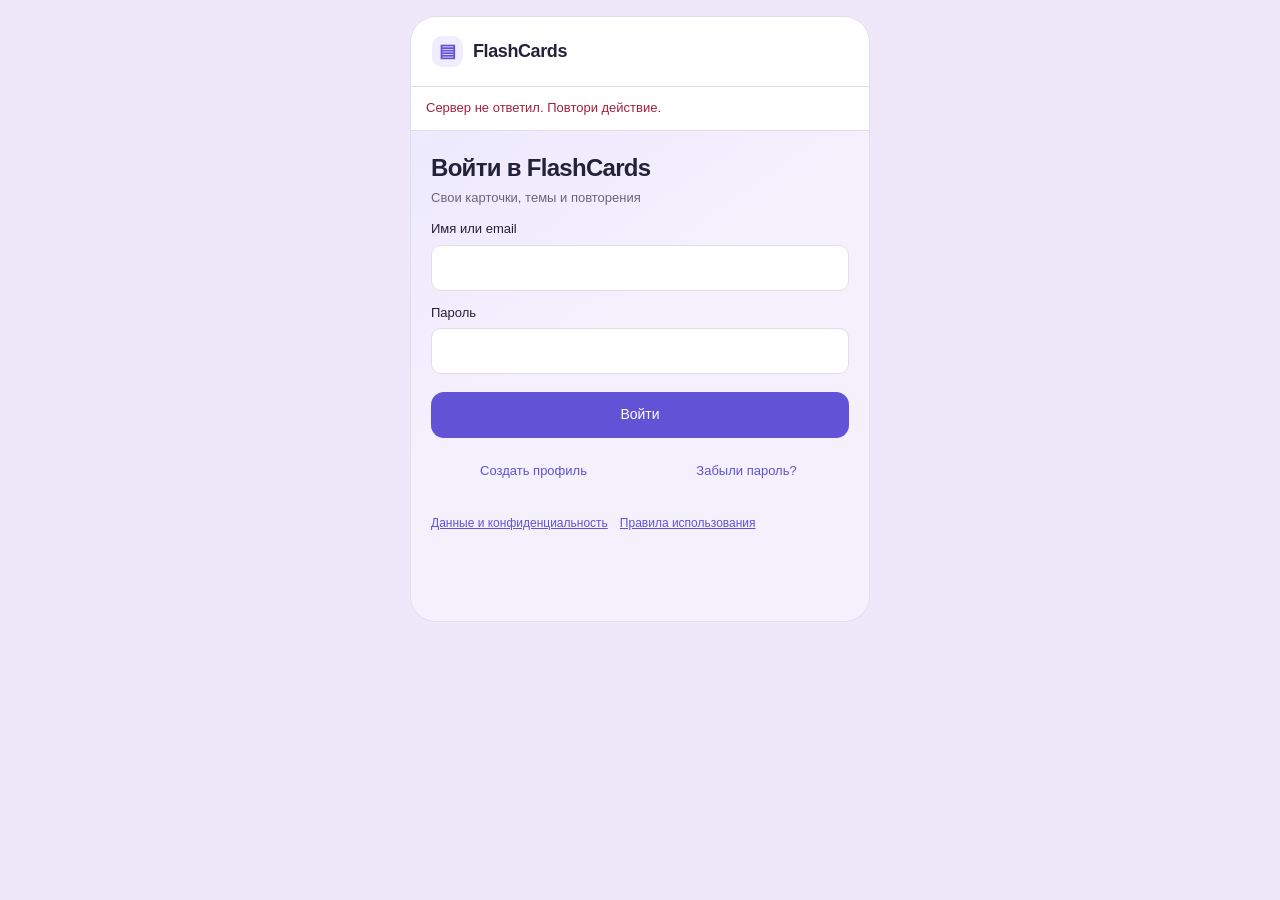
==== commit 281c77b4: "Simplify cards to one topic per deck without migrating card data" ====
--- a/index.html
+++ b/index.html
@@ -14,7 +14,7 @@
 <main class="fc-main" id="content"><p>Загрузка…</p></main>
 <nav class="fc-nav" id="navigation" aria-label="Основные разделы" hidden>
 <button data-page="study"><span aria-hidden="true">▷</span>Учить</button>
-<button data-page="mine"><span aria-hidden="true">▤</span>Мои наборы</button>
+<button data-page="mine"><span aria-hidden="true">▤</span>Мои темы</button>
 <button data-page="library"><span aria-hidden="true">▥</span>Библиотека</button>
 <button data-page="profile"><span aria-hidden="true">○</span>Профиль</button>
 </nav></div><dialog id="editor" aria-labelledby="editor-title"></dialog></div>
--- a/assets/app.css
+++ b/assets/app.css
@@ -76,3 +76,8 @@
 #fc-tree-mock h3,#fc-tree-mock h2{overflow-wrap:anywhere}
 @media(max-width:370px){body{padding:8px}#fc-tree-mock .fc-nav button{font-size:11px}}
 @media(prefers-reduced-motion:reduce){*{scroll-behavior:auto!important}}
+#fc-tree-mock .fc-legal h1{font-size:25px;line-height:1.25;margin:0 0 12px}
+#fc-tree-mock .fc-legal h2{font-size:19px;margin:24px 0 10px}
+#fc-tree-mock .fc-legal p{margin:12px 0;line-height:1.6;overflow-wrap:anywhere}
+#fc-tree-mock .fc-legal a,#fc-tree-mock .fc-policy-links a{color:var(--fc-accent)}
+#fc-tree-mock .fc-policy-links{display:flex;gap:12px;flex-wrap:wrap;font-size:12px;margin-top:22px;line-height:1.5}
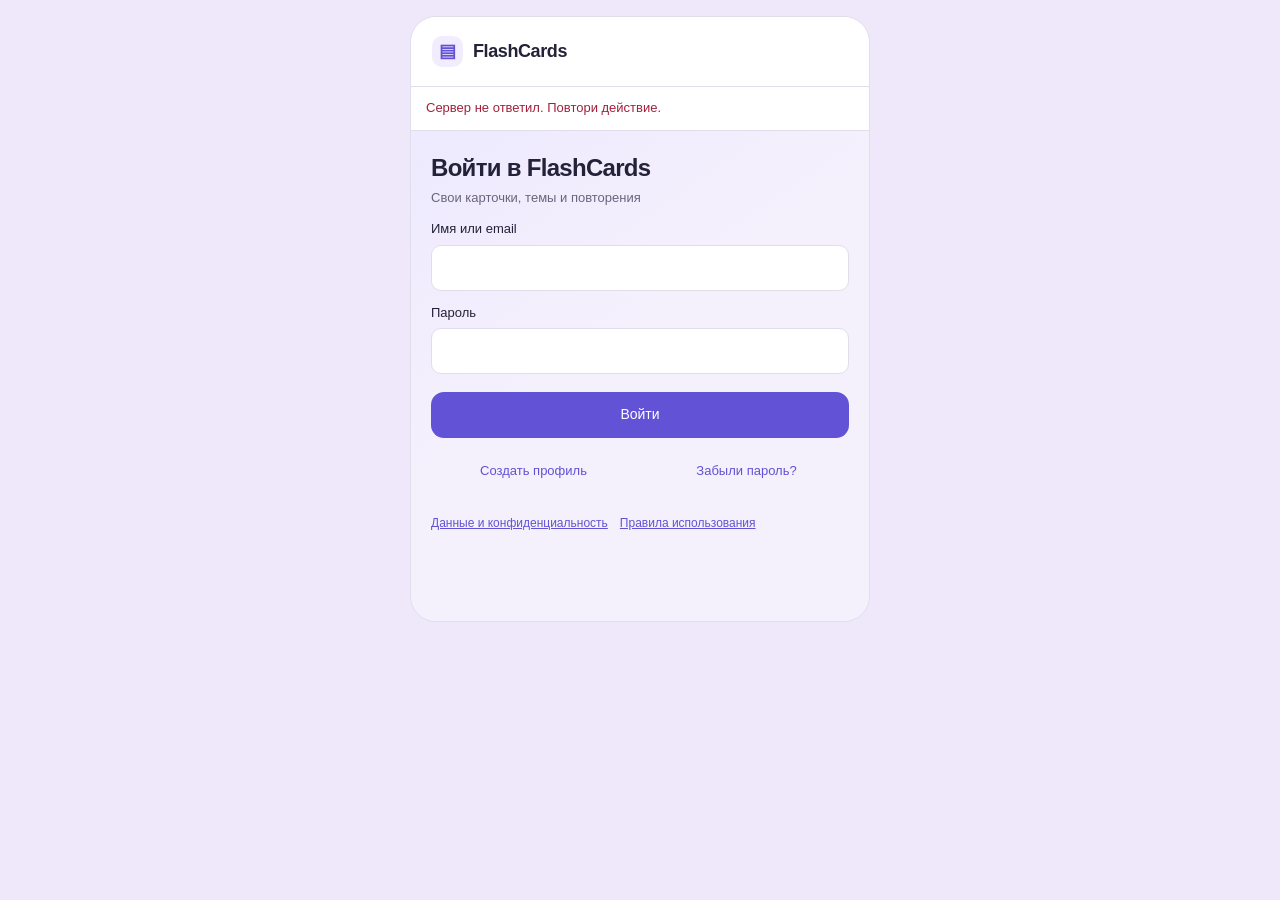
==== commit bf3a2a90: "Add private card images and accessible study controls" ====
--- a/index.html
+++ b/index.html
@@ -17,5 +17,5 @@
 <button data-page="mine"><span aria-hidden="true">▤</span>Мои темы</button>
 <button data-page="library"><span aria-hidden="true">▥</span>Библиотека</button>
 <button data-page="profile"><span aria-hidden="true">○</span>Профиль</button>
-</nav></div><dialog id="editor" aria-labelledby="editor-title"></dialog></div>
+</nav></div><dialog id="editor" aria-labelledby="editor-title"></dialog><dialog id="image-viewer" aria-labelledby="image-title"><h2 id="image-title">Изображение</h2><button type="button" class="fc-secondary" data-close-image>Закрыть изображение</button><img alt="Увеличенное изображение карточки"></dialog></div>
 </body></html>
--- a/assets/app.css
+++ b/assets/app.css
@@ -81,3 +81,24 @@
 #fc-tree-mock .fc-legal p{margin:12px 0;line-height:1.6;overflow-wrap:anywhere}
 #fc-tree-mock .fc-legal a,#fc-tree-mock .fc-policy-links a{color:var(--fc-accent)}
 #fc-tree-mock .fc-policy-links{display:flex;gap:12px;flex-wrap:wrap;font-size:12px;margin-top:22px;line-height:1.5}
+
+/* Shared semantic rating colors in both appearances. */
+#fc-tree-mock{--fc-green-bg:light-dark(#e1f1e7,#233c33);--fc-green-ink:light-dark(#21633d,#a0e4b9);--fc-red-bg:light-dark(#f9e4e8,#482c39);--fc-red-ink:light-dark(#963649,#ffb0bd);--fc-yellow-bg:light-dark(#fbefc9,#453d2a);--fc-yellow-ink:light-dark(#765615,#f2d889)}
+#fc-tree-mock .fc-rating-know{background:var(--fc-green-bg);color:var(--fc-green-ink)}
+#fc-tree-mock .fc-rating-dontknow{background:var(--fc-red-bg);color:var(--fc-red-ink)}
+#fc-tree-mock .fc-rating-unsure{background:var(--fc-yellow-bg);color:var(--fc-yellow-ink)}
+#fc-tree-mock .fc-progress span{padding:5px 8px;border-radius:8px}
+#fc-tree-mock .fc-flash{flex-direction:column;gap:16px;padding:22px 16px;white-space:normal}
+#fc-tree-mock .fc-flash>div{white-space:pre-wrap}
+#fc-tree-mock .fc-image{display:block;width:100%;padding:10px;border:1px solid var(--fc-line);border-radius:14px;background:var(--fc-soft);margin:12px 0;color:var(--fc-accent);font-size:12px}
+#fc-tree-mock .fc-image img{display:block;width:100%;max-height:320px;object-fit:contain;margin-bottom:8px;border-radius:8px}
+#fc-tree-mock #image-viewer{max-width:1000px}
+#fc-tree-mock #image-viewer img{display:block;width:100%;height:auto;margin-top:18px}
+#fc-tree-mock .fc-card-info{margin-top:18px;color:var(--fc-muted);font-size:12px;overflow-wrap:anywhere}
+#fc-tree-mock .fc-card-info summary{cursor:pointer;padding:10px 0}
+#fc-tree-mock .fc-motion-option{display:flex;align-items:center;gap:10px}
+#fc-tree-mock .fc-motion-option input{width:auto}
+#fc-tree-mock .fc-tower{height:180px;display:flex;justify-content:center;align-items:flex-end;gap:0;padding:20px;margin-bottom:24px}
+#fc-tree-mock .fc-tower span{display:block;width:64px;height:54px;background:var(--fc-soft);border-top:18px solid var(--fc-accent);border-right:15px solid var(--fc-line);transform:skewY(-18deg)}
+#fc-tree-mock .fc-tower span:nth-child(2){height:94px}
+#fc-tree-mock .fc-tower span:nth-child(3){height:134px}
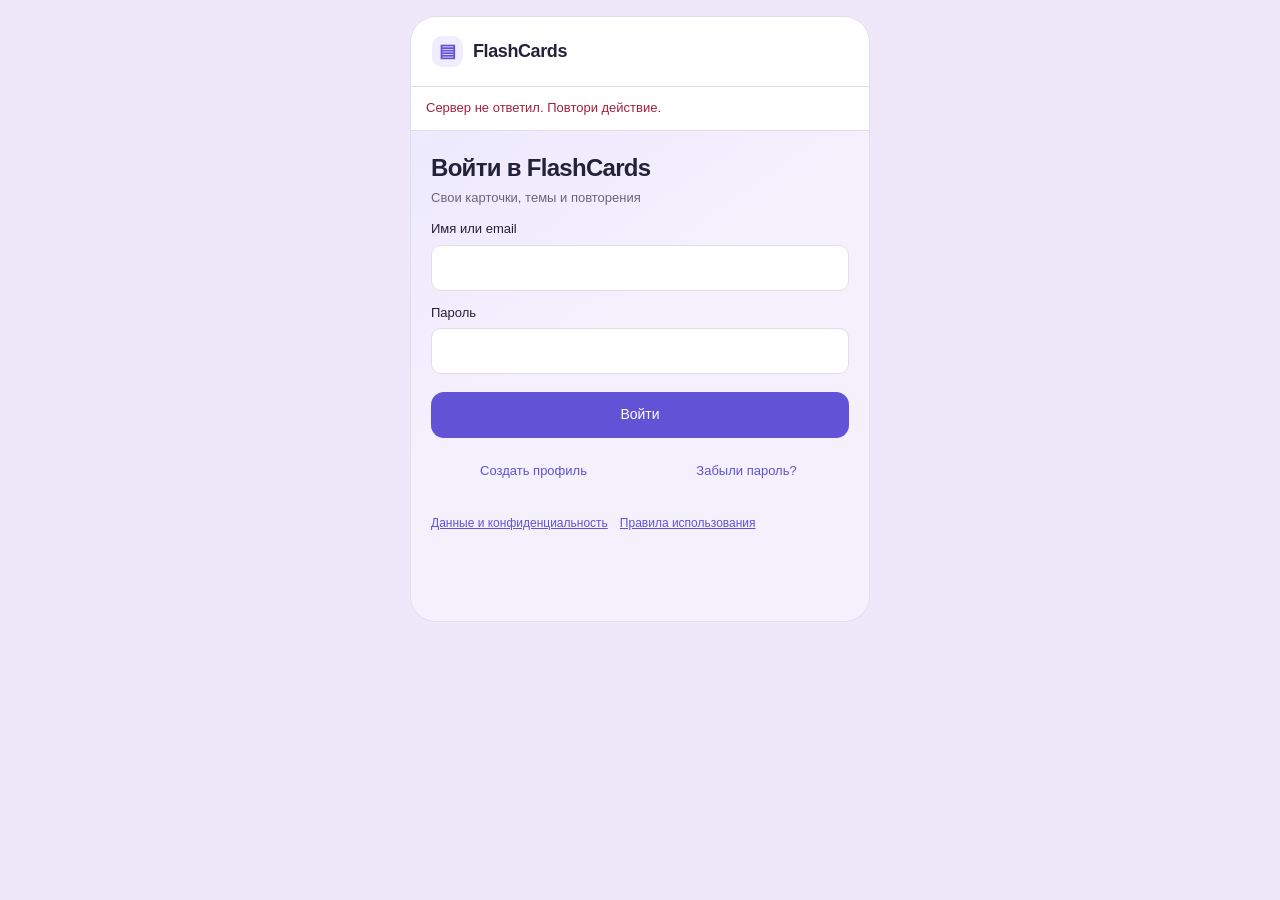
==== commit c6259001: "Add FlashCards home screen icon" ====
--- a/index.html
+++ b/index.html
@@ -4,6 +4,8 @@
 <meta charset="utf-8">
 <meta name="viewport" content="width=device-width, initial-scale=1">
 <title>FlashCards — мои карточки</title>
+<link rel="icon" type="image/svg+xml" href="/assets/app-icon.svg">
+<link rel="apple-touch-icon" sizes="180x180" href="/assets/apple-touch-icon.png">
 <link rel="stylesheet" href="/assets/app.css">
 <script src="/assets/app.js" defer></script>
 </head>
--- a/assets/app.css
+++ b/assets/app.css
@@ -27,6 +27,8 @@
 #fc-tree-mock .fc-count{font-variant-numeric:tabular-nums;font-size:30px;line-height:1.1;letter-spacing:-1px;color:var(--fc-accent);font-weight:600;flex-shrink:0}
 #fc-tree-mock .fc-primary{display:flex;align-items:center;justify-content:center;gap:8px;border:0;width:100%;border-radius:13px;min-height:46px;padding:11px 13px;background:var(--fc-accent);color:var(--fc-on-accent);font-weight:500;font-size:14px;text-align:center}
 #fc-tree-mock .fc-secondary{border:1px solid var(--fc-line);background:var(--fc-panel);border-radius:12px;min-height:42px;padding:9px 12px;font-size:13px}
+#fc-tree-mock .fc-profile-action{display:block;width:100%;min-height:46px;margin-top:16px;text-align:center}
+#fc-tree-mock .fc-logout-action{margin-top:22px}
 #fc-tree-mock .fc-link{border:0;background:none;color:var(--fc-accent);padding:9px 2px;min-height:40px;font-size:13px}
 #fc-tree-mock .fc-list{display:grid;gap:9px}
 #fc-tree-mock .fc-row{width:100%;display:flex;align-items:center;gap:12px;text-align:left;background:var(--fc-panel);border:1px solid var(--fc-line);border-radius:15px;padding:15px 14px;min-height:68px}
@@ -42,6 +44,7 @@
 #fc-tree-mock .fc-nav button{display:flex;flex-direction:column;align-items:center;justify-content:center;gap:5px;min-height:54px;border:0;background:none;color:var(--fc-muted);border-radius:11px;padding:6px 2px;font-size:11px}
 #fc-tree-mock .fc-nav button[aria-current=page]{background:var(--fc-soft);color:var(--fc-accent)}
 #fc-tree-mock .fc-panel{background:var(--fc-panel);border:1px solid var(--fc-line);border-radius:17px;padding:16px;margin-top:13px}
+#fc-tree-mock .fc-topic-title{border:0;background:none;padding:0;color:var(--fc-accent);font-weight:inherit;text-align:left;overflow-wrap:anywhere;text-decoration:underline;text-underline-offset:3px}
 #fc-tree-mock .fc-line{display:flex;align-items:center;justify-content:space-between;gap:12px;flex-wrap:wrap}
 #fc-tree-mock .fc-tag{display:inline-block;padding:3px 7px;border-radius:6px;background:var(--fc-soft);font-size:11px;color:var(--fc-accent)}
 #fc-tree-mock .fc-actions{display:flex;gap:8px;margin-top:14px;flex-wrap:wrap}
@@ -96,9 +99,11 @@
 #fc-tree-mock #image-viewer img{display:block;width:100%;height:auto;margin-top:18px}
 #fc-tree-mock .fc-card-info{margin-top:18px;color:var(--fc-muted);font-size:12px;overflow-wrap:anywhere}
 #fc-tree-mock .fc-card-info summary{cursor:pointer;padding:10px 0}
-#fc-tree-mock .fc-motion-option{display:flex;align-items:center;gap:10px}
-#fc-tree-mock .fc-motion-option input{width:auto}
-#fc-tree-mock .fc-tower{height:180px;display:flex;justify-content:center;align-items:flex-end;gap:0;padding:20px;margin-bottom:24px}
-#fc-tree-mock .fc-tower span{display:block;width:64px;height:54px;background:var(--fc-soft);border-top:18px solid var(--fc-accent);border-right:15px solid var(--fc-line);transform:skewY(-18deg)}
-#fc-tree-mock .fc-tower span:nth-child(2){height:94px}
-#fc-tree-mock .fc-tower span:nth-child(3){height:134px}
+#fc-tree-mock .fc-completion-art{height:180px;display:grid;place-items:center;margin-bottom:24px}
+#fc-tree-mock .fc-completion-check{display:block;width:240px;max-width:100%;height:180px;overflow:visible;fill:none;stroke-linecap:square;stroke-linejoin:bevel}
+#fc-tree-mock .fc-check-pen{stroke:#fff;stroke-width:56;stroke-dasharray:1;stroke-dashoffset:1;animation:fc-draw-check 1s ease-in-out forwards}
+@keyframes fc-draw-check{to{stroke-dashoffset:0}}
+#fc-tree-mock .fc-check-shadow{stroke:light-dark(#43745d,#285540);stroke-width:27;transform:translateY(15px)}
+#fc-tree-mock .fc-check-face{stroke:light-dark(#2b9b65,#56c98d);stroke-width:27}
+#fc-tree-mock .fc-check-light{stroke:light-dark(#9ce9b9,#a7efc3);stroke-width:7;transform:translateY(-7px)}
+@media(prefers-reduced-motion:reduce){#fc-tree-mock .fc-check-pen{animation:none;stroke-dashoffset:0}}
